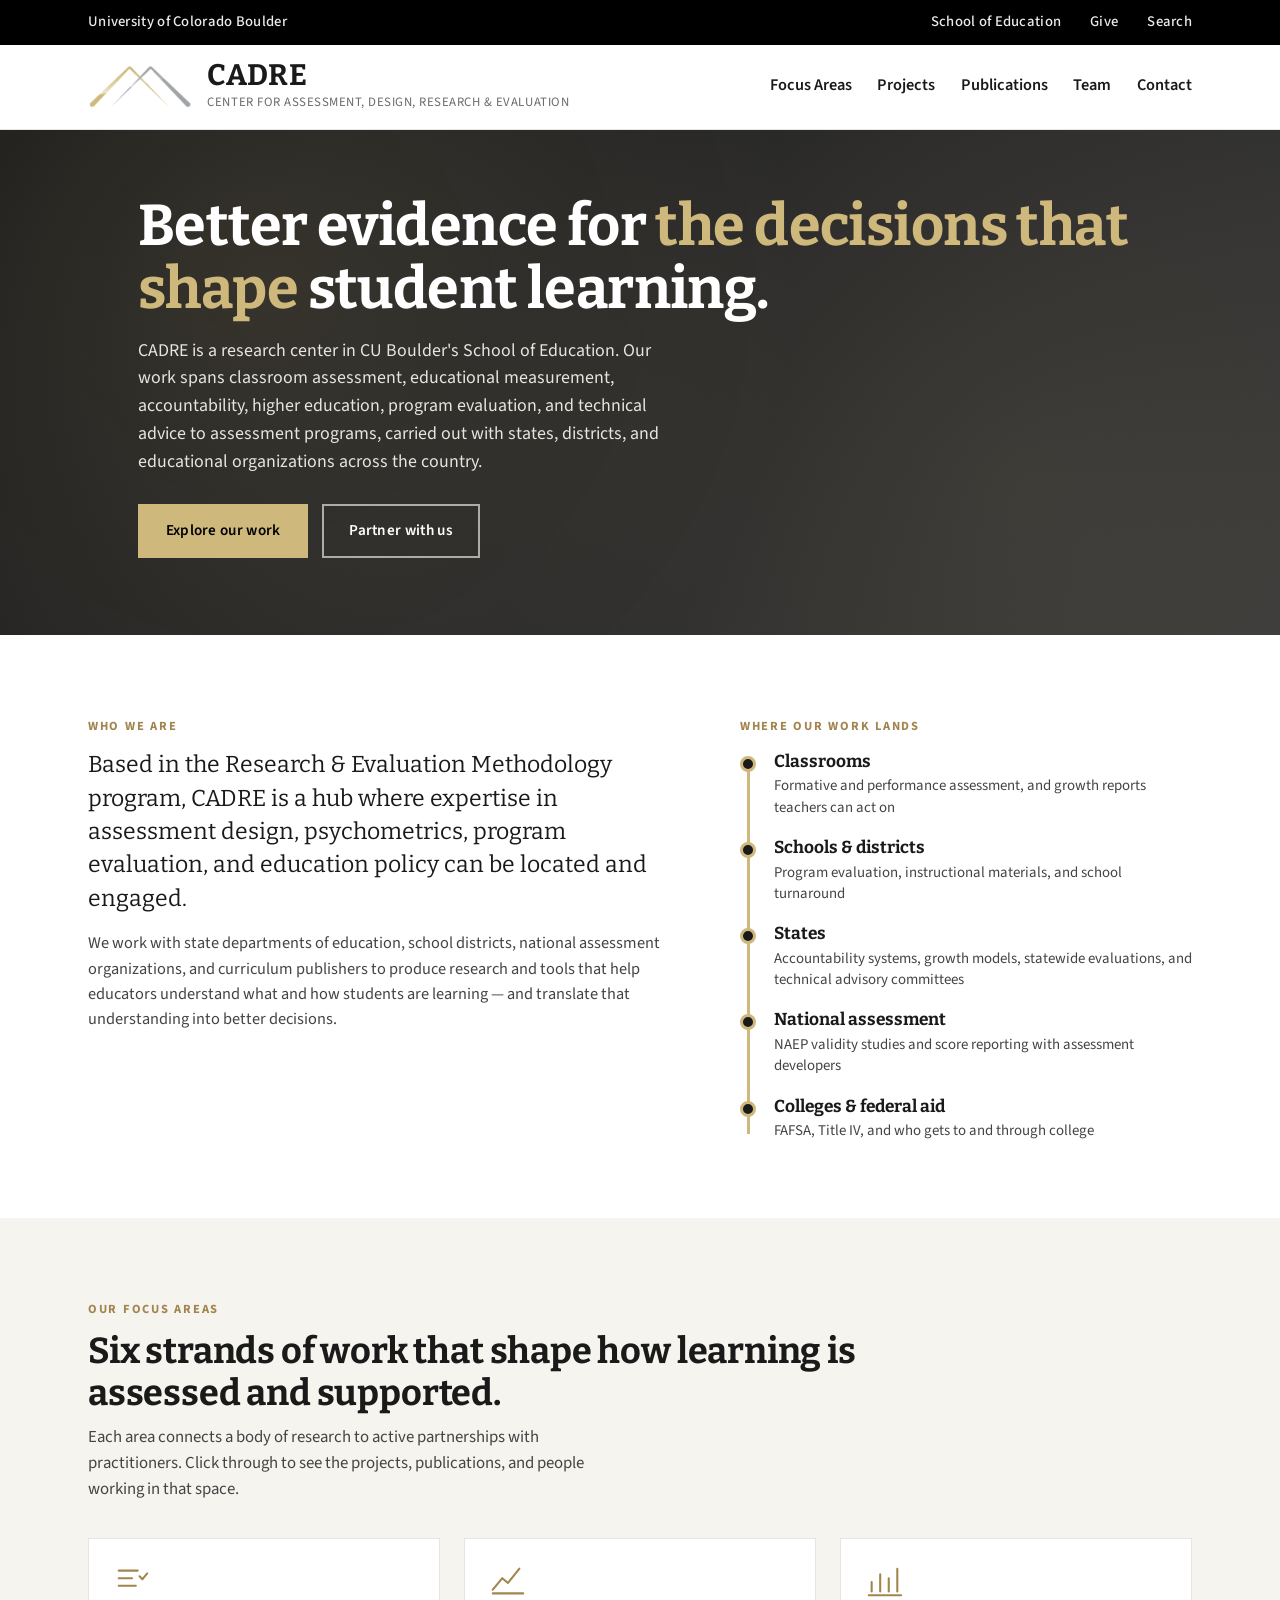
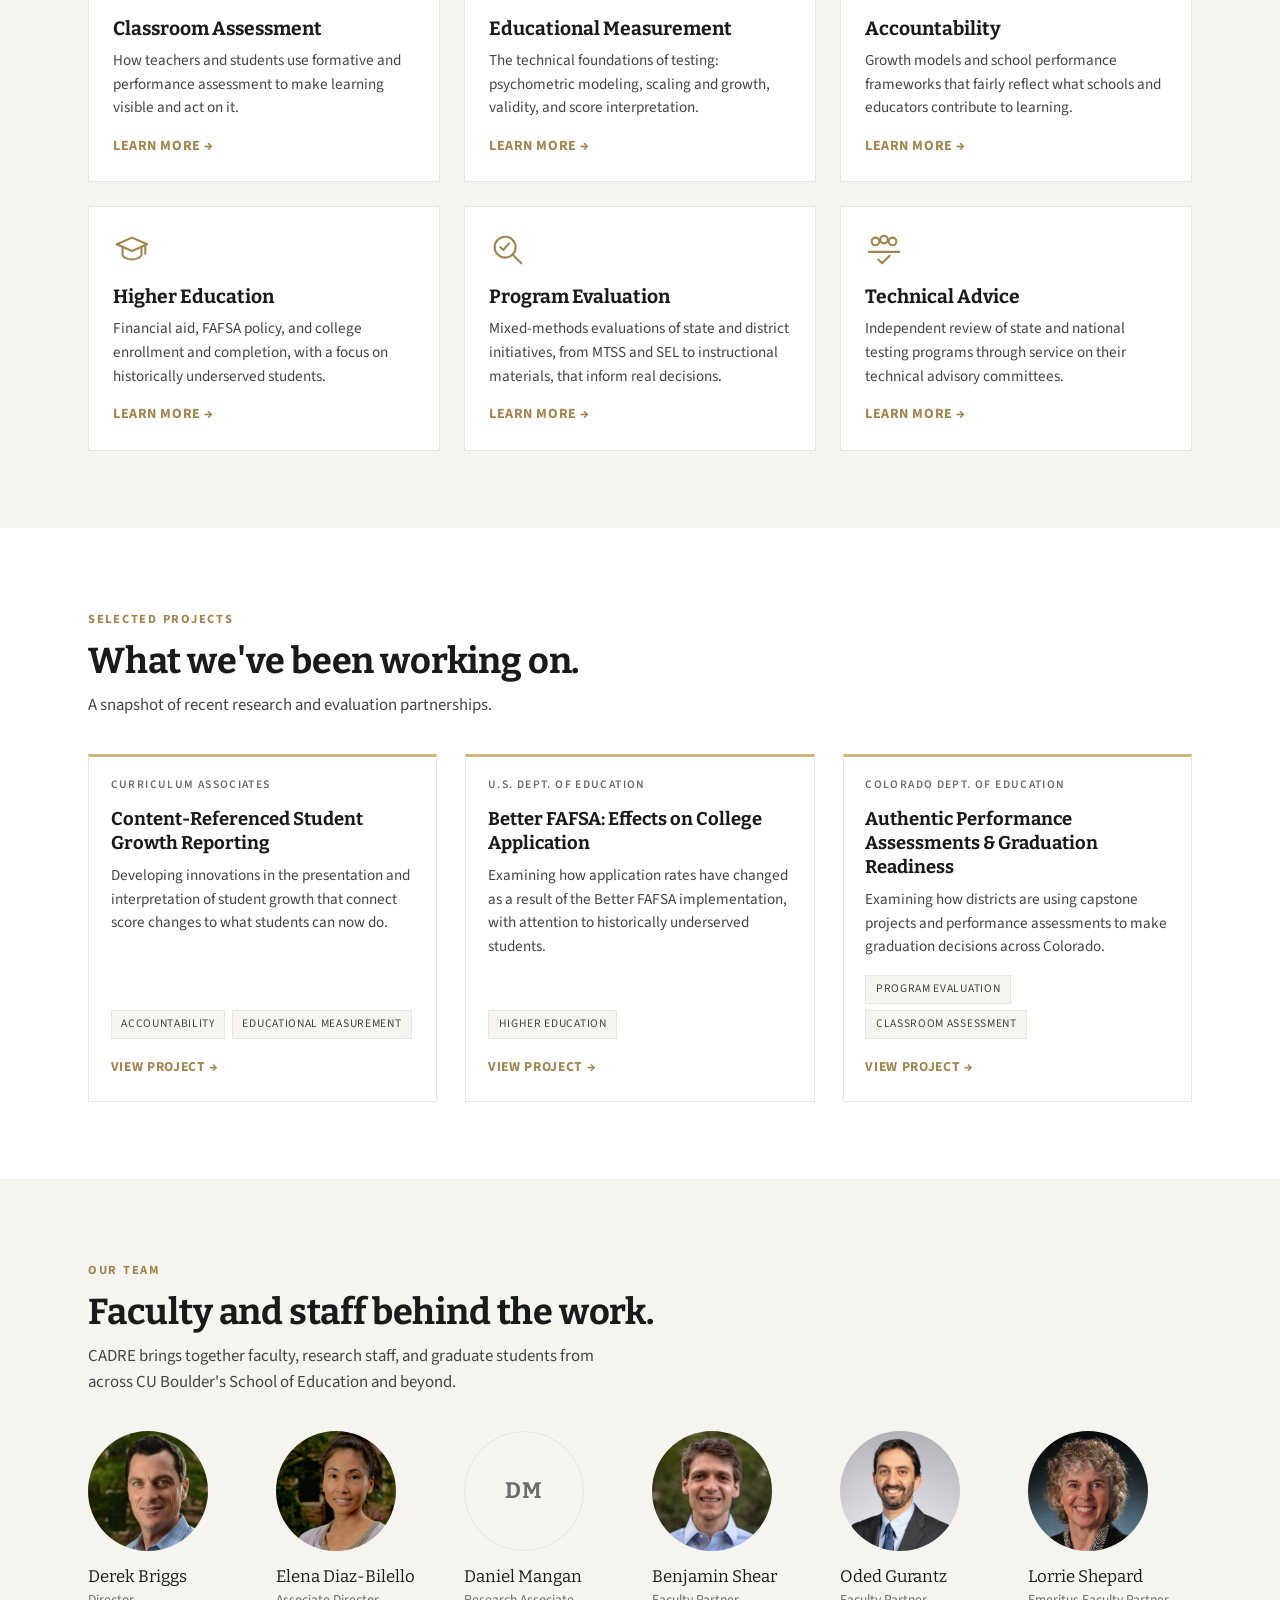
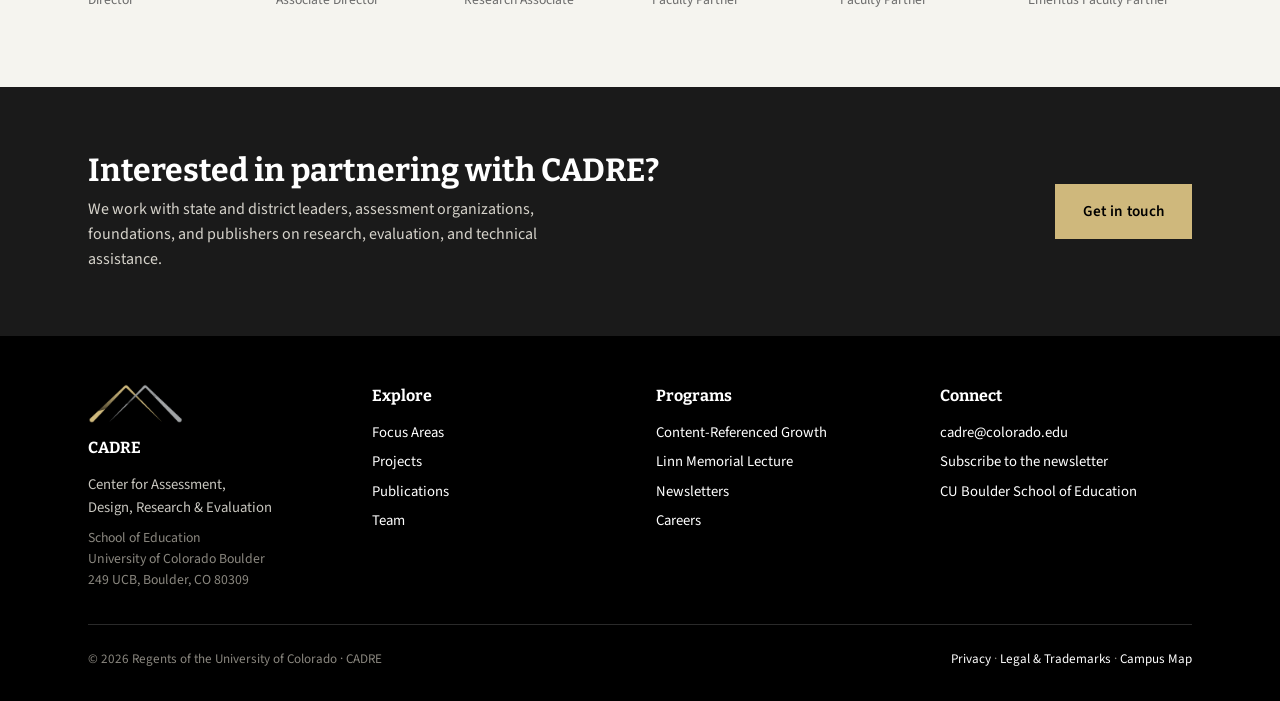
==== index.html @ 4ae18f21 "Remove the placeholder 'See all projects' button from the homepage Co-Authored-By: Claude Fable 5.1 " ====
<!doctype html>
<html lang="en">
<head>
<meta charset="utf-8">
<meta name="viewport" content="width=device-width, initial-scale=1">
<title>CADRE — Center for Assessment, Design, Research and Evaluation</title>
<meta name="description" content="CADRE, a research center in the University of Colorado Boulder School of Education, produces evidence on classroom assessment, educational measurement, accountability, higher education, and program evaluation for the decisions that shape student learning.">
<link rel="preconnect" href="https://fonts.googleapis.com">
<link rel="preconnect" href="https://fonts.gstatic.com" crossorigin>
<link href="https://fonts.googleapis.com/css2?family=Bitter:wght@600;700&family=Source+Sans+3:wght@300;400;600;700&display=swap" rel="stylesheet">
<link rel="icon" type="image/png" sizes="64x64" href="images/logo/favicon-64.png">
<link rel="apple-touch-icon" href="images/logo/apple-touch-icon.png">
<meta property="og:image" content="images/logo/cadre-logo.png">
<link rel="stylesheet" href="styles.css?v=20260910o">
</head>
<body>


<div class="cu-bar">
  <div class="container">
    <a href="https://www.colorado.edu/">University of Colorado Boulder</a>
    <div class="cu-bar-right">
      <a href="https://www.colorado.edu/education/">School of Education</a>
      <a href="#">Give</a>
      <a href="#">Search</a>
    </div>
  </div>
</div>

<header class="site-header">
  <div class="container">
    <a class="brand" href="#top">
      <img class="brand-logo" src="images/logo/cadre-mark.png" alt="" width="480" height="201">
      <span class="brand-text">
        <span class="brand-mark">CADRE</span>
        <span class="brand-sub">Center for Assessment, Design, Research &amp; Evaluation</span>
      </span>
    </a>
    <button class="nav-toggle" aria-expanded="false" aria-controls="primary-nav" onclick="this.nextElementSibling.classList.toggle('open')">Menu</button>
    <nav class="primary" id="primary-nav">
      <a href="#focus">Focus Areas</a>
      <a href="#projects">Projects</a>
      <a href="#publications">Publications</a>
      <a href="#team">Team</a>
      <a href="#contact">Contact</a>
    </nav>
  </div>
</header>

<section class="hero" id="top">
  <div class="container">
    <div>
      <h1>Better evidence for <span class="accent">the decisions that shape</span> student learning.</h1>
      <p class="lede">CADRE is a research center in CU Boulder's School of Education. Our work spans classroom assessment, educational measurement, accountability, higher education, program evaluation, and technical advice to assessment programs, carried out with states, districts, and educational organizations across the country.</p>
      <div class="hero-actions">
        <a class="btn btn-gold" href="#focus">Explore our work</a>
        <a class="btn btn-ghost" href="#contact">Partner with us</a>
      </div>
    </div>
  </div>
</section>

<section class="block" id="mission">
  <div class="container">
    <div class="mission">
      <div>
        <span class="eyebrow">Who we are</span>
        <p class="lead-text">Based in the Research &amp; Evaluation Methodology program, CADRE is a hub where expertise in assessment design, psychometrics, program evaluation, and education policy can be located and engaged.</p>
        <p class="body-text">We work with state departments of education, school districts, national assessment organizations, and curriculum publishers to produce research and tools that help educators understand what and how students are learning — and translate that understanding into better decisions.</p>
      </div>
      <aside class="ladder" aria-label="Where our work lands">
        <span class="eyebrow">Where our work lands</span>
        <ol>
          <li><strong><a href="classroom-assessment.html">Classrooms</a></strong><span>Formative and performance assessment, and growth reports teachers can act on</span></li>
          <li><strong><a href="program-evaluation.html">Schools &amp; districts</a></strong><span>Program evaluation, instructional materials, and school turnaround</span></li>
          <li><strong><a href="accountability.html">States</a></strong><span>Accountability systems, growth models, statewide evaluations, and technical advisory committees</span></li>
          <li><strong><a href="educational-measurement.html">National assessment</a></strong><span>NAEP validity studies and score reporting with assessment developers</span></li>
          <li><strong><a href="higher-education.html">Colleges &amp; federal aid</a></strong><span>FAFSA, Title IV, and who gets to and through college</span></li>
        </ol>
      </aside>
    </div>
  </div>
</section>

<section class="block block-soft" id="focus">
  <div class="container">
    <div class="section-head">
      <span class="eyebrow">Our focus areas</span>
      <h2>Six strands of work that shape how learning is assessed and supported.</h2>
      <p>Each area connects a body of research to active partnerships with practitioners. Click through to see the projects, publications, and people working in that space.</p>
    </div>

    <div class="focus-grid">
      <a class="focus-card" href="classroom-assessment.html">
        <svg class="focus-icon" viewBox="0 0 40 40" aria-hidden="true"><path d="M6 8h20M6 16h14M6 24h18" stroke-linecap="round"/><path d="M28 14l3 3 5-6" stroke-linecap="round" stroke-linejoin="round"/></svg>
        <div class="focus-body">
          <h3>Classroom Assessment</h3>
          <p>How teachers and students use formative and performance assessment to make learning visible and act on it.</p>
          <span class="focus-link">Learn more</span>
        </div>
      </a>
      <a class="focus-card" href="educational-measurement.html">
        <svg class="focus-icon" viewBox="0 0 40 40" aria-hidden="true"><path d="M4 28L14 16l6 5 12-15" stroke-linecap="round" stroke-linejoin="round"/><path d="M4 32h32" stroke-linecap="round"/></svg>
        <div class="focus-body">
          <h3>Educational Measurement</h3>
          <p>The technical foundations of testing: psychometric modeling, scaling and growth, validity, and score interpretation.</p>
          <span class="focus-link">Learn more</span>
        </div>
      </a>
      <a class="focus-card" href="accountability.html">
        <svg class="focus-icon" viewBox="0 0 40 40" aria-hidden="true"><path d="M7 30V20M16 30V12M25 30V16M34 30V6" stroke-linecap="round"/><path d="M4 34h34" stroke-linecap="round"/></svg>
        <div class="focus-body">
          <h3>Accountability</h3>
          <p>Growth models and school performance frameworks that fairly reflect what schools and educators contribute to learning.</p>
          <span class="focus-link">Learn more</span>
        </div>
      </a>
      <a class="focus-card" href="higher-education.html">
        <svg class="focus-icon" viewBox="0 0 40 40" aria-hidden="true"><path d="M4 14l16-7 16 7-16 7z" stroke-linejoin="round"/><path d="M10 17v8c0 2 5 5 10 5s10-3 10-5v-8M34 14v10" stroke-linecap="round"/></svg>
        <div class="focus-body">
          <h3>Higher Education</h3>
          <p>Financial aid, FAFSA policy, and college enrollment and completion, with a focus on historically underserved students.</p>
          <span class="focus-link">Learn more</span>
        </div>
      </a>
      <a class="focus-card" href="program-evaluation.html">
        <svg class="focus-icon" viewBox="0 0 40 40" aria-hidden="true"><circle cx="17" cy="17" r="11"/><path d="M25 25l9 9" stroke-linecap="round"/><path d="M12 17l3 3 6-7" stroke-linecap="round" stroke-linejoin="round"/></svg>
        <div class="focus-body">
          <h3>Program Evaluation</h3>
          <p>Mixed-methods evaluations of state and district initiatives, from MTSS and SEL to instructional materials, that inform real decisions.</p>
          <span class="focus-link">Learn more</span>
        </div>
      </a>
      <a class="focus-card" href="technical-advice.html">
        <svg class="focus-icon" viewBox="0 0 40 40" aria-hidden="true"><circle cx="11" cy="11" r="4"/><circle cx="20" cy="9" r="4"/><circle cx="29" cy="11" r="4"/><path d="M4 22h32" stroke-linecap="round"/><path d="M14 30l4 4 8-8" stroke-linecap="round" stroke-linejoin="round"/></svg>
        <div class="focus-body">
          <h3>Technical Advice</h3>
          <p>Independent review of state and national testing programs through service on their technical advisory committees.</p>
          <span class="focus-link">Learn more</span>
        </div>
      </a>
    </div>
  </div>
</section>

<section class="block" id="projects">
  <div class="container">
    <div class="section-head">
      <span class="eyebrow">Selected projects</span>
      <h2>What we've been working on.</h2>
      <p>A snapshot of recent research and evaluation partnerships.</p>
    </div>

    <div class="card-row">
      <a class="card flat" href="crg.html">
        <div class="card-body">
          <div class="card-partner">Curriculum Associates</div>
          <h3>Content-Referenced Student Growth Reporting</h3>
          <p>Developing innovations in the presentation and interpretation of student growth that connect score changes to what students can now do.</p>
          <div class="card-tags"><span>Accountability</span><span>Educational Measurement</span></div>
          <span class="card-cta">View project</span>
        </div>
      </a>

      <a class="card flat" href="higher-education.html">
        <div class="card-body">
          <div class="card-partner">U.S. Dept. of Education</div>
          <h3>Better FAFSA: Effects on College Application</h3>
          <p>Examining how application rates have changed as a result of the Better FAFSA implementation, with attention to historically underserved students.</p>
          <div class="card-tags"><span>Higher Education</span></div>
          <span class="card-cta">View project</span>
        </div>
      </a>

      <a class="card flat" href="program-evaluation.html">
        <div class="card-body">
          <div class="card-partner">Colorado Dept. of Education</div>
          <h3>Authentic Performance Assessments &amp; Graduation Readiness</h3>
          <p>Examining how districts are using capstone projects and performance assessments to make graduation decisions across Colorado.</p>
          <div class="card-tags"><span>Program Evaluation</span><span>Classroom Assessment</span></div>
          <span class="card-cta">View project</span>
        </div>
      </a>
    </div>

  </div>
</section>

<section class="block block-soft" id="team">
  <div class="container">
    <div class="section-head">
      <span class="eyebrow">Our team</span>
      <h2>Faculty and staff behind the work.</h2>
      <p>CADRE brings together faculty, research staff, and graduate students from across CU Boulder's School of Education and beyond.</p>
    </div>

    <div class="team-grid six">
      <div class="person">
        <a href="https://www.colorado.edu/cadre/derek-briggs" class="headshot"><img src="images/team/derek-briggs.jpg" alt="" width="240" height="240" loading="lazy"></a>
        <p class="name"><a href="https://www.colorado.edu/cadre/derek-briggs">Derek Briggs</a></p>
        <p class="role">Director</p>
      </div>
      <div class="person">
        <a href="https://www.colorado.edu/cadre/elena-diaz-bilello" class="headshot"><img src="images/team/elena-diaz-bilello.jpg" alt="" width="240" height="240" loading="lazy"></a>
        <p class="name"><a href="https://www.colorado.edu/cadre/elena-diaz-bilello">Elena Diaz-Bilello</a></p>
        <p class="role">Associate Director</p>
      </div>
      <div class="person">
        <span class="headshot placeholder" aria-hidden="true">DM</span>
        <p class="name">Daniel Mangan</p>
        <p class="role">Research Associate</p>
      </div>
      <div class="person">
        <a href="https://www.colorado.edu/cadre/benjamin-shear" class="headshot"><img src="images/team/benjamin-shear.jpg" alt="" width="240" height="240" loading="lazy"></a>
        <p class="name"><a href="https://www.colorado.edu/cadre/benjamin-shear">Benjamin Shear</a></p>
        <p class="role">Faculty Partner</p>
      </div>
      <div class="person">
        <a href="https://www.colorado.edu/cadre/oded-gurantz" class="headshot"><img src="images/team/oded-gurantz.jpg" alt="" width="240" height="240" loading="lazy"></a>
        <p class="name"><a href="https://www.colorado.edu/cadre/oded-gurantz">Oded Gurantz</a></p>
        <p class="role">Faculty Partner</p>
      </div>
      <div class="person">
        <a href="https://www.colorado.edu/cadre/lorrie-shepard" class="headshot"><img src="images/team/lorrie-shepard.jpg" alt="" width="240" height="240" loading="lazy"></a>
        <p class="name"><a href="https://www.colorado.edu/cadre/lorrie-shepard">Lorrie Shepard</a></p>
        <p class="role">Emeritus Faculty Partner</p>
      </div>
    </div>
  </div>
</section>

<section class="cta-strip" id="contact">
  <div class="container">
    <div>
      <h2>Interested in partnering with CADRE?</h2>
      <p>We work with state and district leaders, assessment organizations, foundations, and publishers on research, evaluation, and technical assistance.</p>
    </div>
    <div>
      <a class="btn btn-gold" href="mailto:cadre@colorado.edu">Get in touch</a>
    </div>
  </div>
</section>

<footer class="site-footer">
  <div class="container">
    <div class="foot-grid">
      <div>
        <img class="foot-logo" src="images/logo/cadre-mark.png" alt="" width="480" height="201">
        <h4>CADRE</h4>
        <p style="margin:0 0 0.5rem">Center for Assessment,<br>Design, Research &amp; Evaluation</p>
        <p style="margin:0;color:#8a877f;font-size:0.86rem">School of Education<br>University of Colorado Boulder<br>249 UCB, Boulder, CO 80309</p>
      </div>
      <div>
        <h4>Explore</h4>
        <ul>
          <li><a href="#focus">Focus Areas</a></li>
          <li><a href="#projects">Projects</a></li>
          <li><a href="#publications">Publications</a></li>
          <li><a href="#team">Team</a></li>
        </ul>
      </div>
      <div>
        <h4>Programs</h4>
        <ul>
          <li><a href="crg.html">Content-Referenced Growth</a></li>
          <li><a href="#">Linn Memorial Lecture</a></li>
          <li><a href="#">Newsletters</a></li>
          <li><a href="#">Careers</a></li>
        </ul>
      </div>
      <div>
        <h4>Connect</h4>
        <ul>
          <li><a href="mailto:cadre@colorado.edu">cadre@colorado.edu</a></li>
          <li><a href="#">Subscribe to the newsletter</a></li>
          <li><a href="https://www.colorado.edu/education/">CU Boulder School of Education</a></li>
        </ul>
      </div>
    </div>
    <div class="foot-bottom">
      <span>&copy; 2026 Regents of the University of Colorado &middot; CADRE</span>
      <span>
        <a href="https://www.colorado.edu/about/privacy-statement">Privacy</a> &middot;
        <a href="https://www.colorado.edu/about/legal-trademarks">Legal &amp; Trademarks</a> &middot;
        <a href="https://www.colorado.edu/map">Campus Map</a>
      </span>
    </div>
  </div>
</footer>

</body>
</html>
---- styles.css ----
:root {
  --cu-black: #000;
  --cu-gold: #cfb87c;
  --cu-gold-dark: #a2854e;
  --ink: #1a1a1a;
  --ink-2: #444;
  --ink-3: #6b6b6b;
  --rule: #e5e5e5;
  --bg: #ffffff;
  --bg-soft: #f5f4ef;
  --bg-dark: #111;
  --serif: "Bitter", Georgia, "Times New Roman", serif;
  --sans: "Source Sans 3", system-ui, -apple-system, "Segoe UI", Helvetica, Arial, sans-serif;
  --maxw: 1200px;
  --pad: clamp(1.25rem, 4vw, 3rem);
}

* { box-sizing: border-box; }
html { scroll-behavior: smooth; }
body {
  margin: 0;
  font-family: var(--sans);
  color: var(--ink);
  background: var(--bg);
  font-size: 17px;
  line-height: 1.55;
  -webkit-font-smoothing: antialiased;
}
a { color: inherit; }
img { max-width: 100%; display: block; }

.container {
  max-width: var(--maxw);
  margin: 0 auto;
  padding: 0 var(--pad);
}

/* ---- CU pre-header ---- */
.cu-bar {
  background: var(--cu-black);
  color: #fff;
  font-size: 0.92rem;
  letter-spacing: 0.02em;
}
.cu-bar .container {
  display: flex;
  align-items: center;
  justify-content: space-between;
  padding-top: 0.7rem;
  padding-bottom: 0.7rem;
}
.cu-bar a { color: #fff; text-decoration: none; opacity: 0.92; font-weight: 500; }
.cu-bar a:hover { opacity: 1; }
.cu-bar .cu-bar-right a { margin-left: 1.6rem; }

/* ---- Site header ---- */
.site-header {
  border-bottom: 1px solid var(--rule);
  background: #fff;
  position: sticky;
  top: 0;
  z-index: 50;
}
.site-header .container {
  display: flex;
  align-items: center;
  justify-content: space-between;
  padding-top: 1rem;
  padding-bottom: 1rem;
  gap: 1.5rem;
}
.brand {
  display: flex;
  align-items: center;
  gap: 0.9rem;
  text-decoration: none;
  color: var(--ink);
}
.brand-logo { height: 44px; width: auto; display: block; flex: none; }
.brand-text { display: flex; flex-direction: column; gap: 0.15rem; }
.brand-mark {
  font-family: var(--serif);
  font-weight: 700;
  font-size: 1.85rem;
  line-height: 1;
  letter-spacing: 0.02em;
}
.brand-sub {
  font-size: 0.8rem;
  color: var(--ink-3);
  letter-spacing: 0.04em;
  text-transform: uppercase;
}
nav.primary {
  display: flex;
  gap: 1.6rem;
  flex-wrap: wrap;
}
nav.primary a {
  text-decoration: none;
  color: var(--ink);
  font-weight: 600;
  font-size: 1.02rem;
  padding: 0.25rem 0;
  border-bottom: 2px solid transparent;
}
nav.primary a:hover { border-bottom-color: var(--cu-gold); }
nav.primary a.active { border-bottom-color: var(--cu-gold); }
.nav-toggle { display: none; }

/* ---- Hero ---- */
.hero {
  position: relative;
  background: linear-gradient(135deg, #1a1a1a 0%, #2c2c2c 60%, #3a3a3a 100%);
  color: #fff;
  overflow: hidden;
}
.hero::before {
  content: "";
  position: absolute;
  inset: 0;
  background-image:
    radial-gradient(circle at 20% 30%, rgba(207,184,124,0.12) 0%, transparent 50%),
    radial-gradient(circle at 80% 70%, rgba(207,184,124,0.08) 0%, transparent 50%);
  pointer-events: none;
}
.hero .container {
  position: relative;
  padding-top: clamp(2.5rem, 5vw, 4.25rem);
  padding-bottom: clamp(3rem, 6vw, 5rem);
  display: grid;
  grid-template-columns: 1fr;
  gap: 2rem;
  max-width: 1100px;
}
.hero h1 {
  font-family: var(--serif);
  font-weight: 700;
  font-size: clamp(2.1rem, 4.6vw, 3.6rem);
  line-height: 1.1;
  margin: 0 0 1rem;
  letter-spacing: -0.01em;
}
.hero h1 .accent { color: var(--cu-gold); }
.hero p.lede {
  font-size: clamp(1.05rem, 1.4vw, 1.25rem);
  line-height: 1.55;
  color: #e7e5df;
  margin: 0 0 1.75rem;
  max-width: 60ch;
}
.hero-actions { display: flex; flex-wrap: wrap; gap: 0.85rem; }

/* Compact hero for interior pages */
.hero.compact .container {
  padding-top: clamp(2.5rem, 5vw, 4rem);
  padding-bottom: clamp(2.5rem, 5vw, 4rem);
}
.hero.compact h1 { font-size: clamp(2rem, 3.6vw, 2.9rem); margin-bottom: 0.75rem; }
.hero.compact p.lede { font-size: 1.1rem; }

.crumbs {
  font-size: 0.82rem;
  letter-spacing: 0.06em;
  text-transform: uppercase;
  color: rgba(255,255,255,0.7);
  margin-bottom: 1rem;
}
.crumbs a { color: var(--cu-gold); text-decoration: none; }
.crumbs a:hover { text-decoration: underline; }
.crumbs .sep { margin: 0 0.5rem; opacity: 0.5; }

.btn {
  display: inline-block;
  padding: 0.85rem 1.6rem;
  font-weight: 600;
  text-decoration: none;
  font-size: 0.95rem;
  letter-spacing: 0.02em;
  border: 2px solid transparent;
  transition: background 0.15s, color 0.15s, border-color 0.15s;
  cursor: pointer;
}
.btn-gold {
  background: var(--cu-gold);
  color: var(--cu-black);
  border-color: var(--cu-gold);
}
.btn-gold:hover { background: var(--cu-gold-dark); border-color: var(--cu-gold-dark); }
.btn-ghost {
  background: transparent;
  color: #fff;
  border-color: rgba(255,255,255,0.6);
}
.btn-ghost:hover { background: #fff; color: var(--ink); border-color: #fff; }
.btn-dark {
  background: var(--ink);
  color: #fff;
  border-color: var(--ink);
}
.btn-dark:hover { background: var(--cu-gold); color: var(--ink); border-color: var(--cu-gold); }

/* ---- Section scaffolding ---- */
section.block {
  padding-top: clamp(3rem, 6vw, 5rem);
  padding-bottom: clamp(3rem, 6vw, 5rem);
}
.block-soft { background: var(--bg-soft); }
.eyebrow {
  display: inline-block;
  font-size: 0.78rem;
  letter-spacing: 0.14em;
  text-transform: uppercase;
  color: var(--cu-gold-dark);
  font-weight: 700;
  margin-bottom: 0.75rem;
}
.section-head {
  max-width: 800px;
  margin-bottom: 2.25rem;
}
.section-head h2 {
  font-family: var(--serif);
  font-weight: 700;
  font-size: clamp(1.7rem, 3vw, 2.25rem);
  line-height: 1.15;
  margin: 0 0 0.6rem;
  letter-spacing: -0.005em;
}
.section-head p {
  margin: 0;
  color: var(--ink-2);
  font-size: 1.05rem;
  max-width: 65ch;
}

/* ---- Mission section ---- */
.mission {
  display: grid;
  grid-template-columns: 1fr;
  gap: 2.5rem;
  align-items: start;
}
@media (min-width: 850px) {
  .mission { grid-template-columns: 1.3fr 1fr; gap: 4rem; }
}
.mission .lead-text {
  font-family: var(--serif);
  font-size: clamp(1.25rem, 1.8vw, 1.5rem);
  line-height: 1.45;
  color: var(--ink);
  margin: 0 0 1rem;
}
.mission .body-text {
  color: var(--ink-2);
  font-size: 1.02rem;
  margin: 0 0 1rem;
}
.stats {
  display: grid;
  grid-template-columns: repeat(2, 1fr);
  gap: 1.5rem;
  border-top: 3px solid var(--cu-gold);
  padding-top: 1.5rem;
}
.stat .num {
  font-family: var(--serif);
  font-size: 2.4rem;
  font-weight: 700;
  line-height: 1;
  color: var(--ink);
}
.stat .label {
  margin-top: 0.4rem;
  font-size: 0.92rem;
  color: var(--ink-3);
  line-height: 1.3;
}

/* ---- Focus areas ---- */
.focus-grid {
  display: grid;
  grid-template-columns: repeat(auto-fit, minmax(260px, 1fr));
  gap: 1.5rem;
}
.focus-card {
  position: relative;
  background: #fff;
  border: 1px solid var(--rule);
  text-decoration: none;
  color: var(--ink);
  overflow: hidden;
  display: flex;
  flex-direction: column;
  transition: transform 0.2s, box-shadow 0.2s, border-color 0.2s;
}
.focus-card:hover {
  transform: translateY(-4px);
  box-shadow: 0 18px 40px -20px rgba(0,0,0,0.25);
  border-color: var(--cu-gold);
}
.focus-thumb {
  aspect-ratio: 4 / 3;
  background: var(--bg-soft);
  position: relative;
  overflow: hidden;
}
.focus-thumb svg {
  position: absolute;
  inset: 0;
  width: 100%;
  height: 100%;
}
.focus-body {
  padding: 1.25rem 1.4rem 1.5rem;
  flex: 1;
  display: flex;
  flex-direction: column;
}
.focus-body h3 {
  font-family: var(--serif);
  font-size: 1.2rem;
  margin: 0 0 0.5rem;
  line-height: 1.25;
}
.focus-body p {
  color: var(--ink-2);
  font-size: 0.95rem;
  margin: 0 0 1rem;
  flex: 1;
}
.focus-link {
  color: var(--cu-gold-dark);
  font-weight: 700;
  font-size: 0.88rem;
  letter-spacing: 0.04em;
  text-transform: uppercase;
}
.focus-link::after { content: " →"; }

/* ---- News & Projects ---- */
.card-row {
  display: grid;
  grid-template-columns: repeat(auto-fit, minmax(280px, 1fr));
  gap: 1.75rem;
}
.card {
  background: #fff;
  border: 1px solid var(--rule);
  display: flex;
  flex-direction: column;
  text-decoration: none;
  color: inherit;
  transition: transform 0.15s, box-shadow 0.2s;
}
.card:hover {
  transform: translateY(-3px);
  box-shadow: 0 14px 32px -18px rgba(0,0,0,0.22);
}
.card .thumb {
  aspect-ratio: 16 / 9;
  background: linear-gradient(135deg, #2a2a2a, #4a4a4a);
  position: relative;
  overflow: hidden;
}
.card .thumb.alt-1 { background: linear-gradient(135deg, #4b5d3a, #7a8c5b); }
.card .thumb.alt-2 { background: linear-gradient(135deg, #5a4632, #8a6e4d); }
.card .thumb.alt-3 { background: linear-gradient(135deg, #2f3e4a, #5a7286); }
.card .thumb.alt-4 { background: linear-gradient(135deg, #3d2f4a, #6e5a86); }
.card .thumb-label {
  position: absolute;
  top: 0.85rem;
  left: 0.85rem;
  background: rgba(0,0,0,0.55);
  color: #fff;
  font-size: 0.72rem;
  letter-spacing: 0.08em;
  text-transform: uppercase;
  padding: 0.25rem 0.55rem;
  font-weight: 600;
}
.card-body {
  padding: 1.2rem 1.35rem 1.5rem;
  flex: 1;
  display: flex;
  flex-direction: column;
}
.card-meta {
  font-size: 0.8rem;
  color: var(--ink-3);
  letter-spacing: 0.04em;
  text-transform: uppercase;
  margin-bottom: 0.5rem;
}
.card h3 {
  font-family: var(--serif);
  font-size: 1.15rem;
  line-height: 1.3;
  margin: 0 0 0.5rem;
}
.card p {
  color: var(--ink-2);
  font-size: 0.95rem;
  margin: 0 0 1rem;
  flex: 1;
}
.card-cta {
  color: var(--cu-gold-dark);
  font-weight: 700;
  font-size: 0.85rem;
  text-transform: uppercase;
  letter-spacing: 0.05em;
}
.card-cta::after { content: " →"; }

.section-foot {
  margin-top: 2.5rem;
  text-align: center;
}

/* ---- Team ---- */
.team-grid {
  display: grid;
  grid-template-columns: repeat(auto-fit, minmax(170px, 1fr));
  gap: 1.5rem;
}
.person {
  text-align: left;
}
.person .avatar {
  aspect-ratio: 1 / 1;
  background: linear-gradient(135deg, var(--cu-gold), var(--cu-gold-dark));
  margin-bottom: 0.85rem;
  display: flex;
  align-items: center;
  justify-content: center;
  color: #fff;
  font-family: var(--serif);
  font-size: 1.8rem;
  font-weight: 700;
  letter-spacing: 0.02em;
}
.person .name {
  font-family: var(--serif);
  font-size: 1.05rem;
  margin: 0;
  line-height: 1.25;
}
.person .role {
  font-size: 0.85rem;
  color: var(--ink-3);
  margin: 0.15rem 0 0;
}

/* ---- CTA strip ---- */
.cta-strip {
  background: var(--ink);
  color: #fff;
}
.cta-strip .container {
  padding-top: clamp(2.5rem, 5vw, 4rem);
  padding-bottom: clamp(2.5rem, 5vw, 4rem);
  display: grid;
  grid-template-columns: 1fr;
  gap: 1.5rem;
  align-items: center;
}
@media (min-width: 800px) {
  .cta-strip .container { grid-template-columns: 1.3fr auto; }
}
.cta-strip h2 {
  font-family: var(--serif);
  margin: 0 0 0.5rem;
  font-size: clamp(1.5rem, 2.5vw, 2rem);
  line-height: 1.2;
}
.cta-strip p { margin: 0; color: #d6d3cb; font-size: 1rem; max-width: 60ch; }

/* ---- Footer ---- */
footer.site-footer {
  background: #000;
  color: #c8c6bf;
  padding: 3rem 0 2rem;
  font-size: 0.92rem;
}
footer.site-footer a { color: #fff; text-decoration: none; }
footer.site-footer a:hover { color: var(--cu-gold); }
.foot-grid {
  display: grid;
  grid-template-columns: repeat(auto-fit, minmax(200px, 1fr));
  gap: 2rem;
  padding-bottom: 2rem;
  border-bottom: 1px solid #2a2a2a;
}
.foot-grid h4 {
  font-family: var(--serif);
  font-size: 1rem;
  margin: 0 0 0.85rem;
  color: #fff;
}
.foot-grid ul { list-style: none; padding: 0; margin: 0; }
.foot-grid li { margin-bottom: 0.4rem; }
.foot-bottom {
  padding-top: 1.5rem;
  display: flex;
  flex-wrap: wrap;
  justify-content: space-between;
  gap: 1rem;
  font-size: 0.82rem;
  color: #8a877f;
}
.foot-bottom a { color: #c8c6bf; }

/* ---- Mobile nav ---- */
@media (max-width: 760px) {
  nav.primary {
    position: absolute;
    top: 100%;
    left: 0;
    right: 0;
    background: #fff;
    border-bottom: 1px solid var(--rule);
    flex-direction: column;
    gap: 0;
    padding: 0.5rem 0;
    display: none;
  }
  nav.primary.open { display: flex; }
  nav.primary a { padding: 0.85rem var(--pad); border-bottom: 1px solid var(--rule); }
  nav.primary a:last-child { border-bottom: 0; }
  .nav-toggle {
    display: inline-flex;
    align-items: center;
    gap: 0.4rem;
    background: none;
    border: 1px solid var(--rule);
    padding: 0.5rem 0.75rem;
    font-family: var(--sans);
    font-weight: 600;
    cursor: pointer;
  }
  .site-header .container { position: relative; }
}

/* Prototype banner */

/* ============================================ */
/* Focus area interior page                     */
/* ============================================ */

/* Two-column overview */
.area-overview {
  display: grid;
  grid-template-columns: 1fr;
  gap: 2.5rem;
}
@media (min-width: 900px) {
  .area-overview { grid-template-columns: 1.4fr 1fr; gap: 4rem; }
}
.area-overview .lead-text {
  font-family: var(--serif);
  font-size: clamp(1.2rem, 1.6vw, 1.4rem);
  line-height: 1.45;
  margin: 0 0 1.25rem;
}
.area-overview .body-text { color: var(--ink-2); margin: 0 0 1rem; }

.questions {
  background: #fff;
  border-left: 4px solid var(--cu-gold);
  padding: 1.5rem 1.5rem 1.25rem;
  box-shadow: 0 6px 20px -14px rgba(0,0,0,0.2);
}
.questions h4 {
  font-family: var(--serif);
  margin: 0 0 0.75rem;
  font-size: 1.05rem;
}
.questions ul { margin: 0; padding-left: 1.1rem; }
.questions li {
  font-size: 0.95rem;
  color: var(--ink-2);
  margin-bottom: 0.5rem;
  line-height: 1.4;
}

/* Sub-themes */
.themes-grid {
  display: grid;
  grid-template-columns: repeat(auto-fit, minmax(240px, 1fr));
  gap: 1.5rem;
}
.theme {
  background: #fff;
  border: 1px solid var(--rule);
  padding: 1.4rem 1.5rem;
}
.theme .icon {
  width: 38px;
  height: 38px;
  display: inline-flex;
  align-items: center;
  justify-content: center;
  background: var(--cu-gold);
  color: var(--ink);
  font-family: var(--serif);
  font-weight: 700;
  font-size: 1.05rem;
  margin-bottom: 0.85rem;
}
.theme h3 {
  font-family: var(--serif);
  margin: 0 0 0.45rem;
  font-size: 1.1rem;
}
.theme p {
  margin: 0;
  font-size: 0.94rem;
  color: var(--ink-2);
  line-height: 1.45;
}

/* Lead person profile */
.lead-person {
  display: grid;
  grid-template-columns: 1fr;
  gap: 2rem;
  align-items: start;
}
@media (min-width: 800px) {
  .lead-person { grid-template-columns: 240px 1fr; gap: 3rem; }
}
.lead-person .photo {
  aspect-ratio: 1 / 1;
  background: linear-gradient(135deg, var(--cu-gold), var(--cu-gold-dark));
  display: flex;
  align-items: center;
  justify-content: center;
  color: #fff;
  font-family: var(--serif);
  font-size: 4rem;
  font-weight: 700;
}
.lead-person h3 {
  font-family: var(--serif);
  font-size: 1.5rem;
  margin: 0 0 0.25rem;
}
.lead-person .title {
  font-size: 0.95rem;
  color: var(--ink-3);
  margin: 0 0 1rem;
  letter-spacing: 0.02em;
}
.lead-person p { color: var(--ink-2); margin: 0 0 0.85rem; }
.lead-links {
  display: flex;
  flex-wrap: wrap;
  gap: 1.25rem;
  margin-top: 0.5rem;
  font-size: 0.9rem;
}
.lead-links a {
  color: var(--cu-gold-dark);
  text-decoration: none;
  font-weight: 600;
  border-bottom: 1px solid var(--cu-gold);
}
.lead-links a:hover { color: var(--ink); }

/* Publications list */
.pub-list { list-style: none; padding: 0; margin: 0; }
.pub-list li {
  padding: 1.25rem 0;
  border-top: 1px solid var(--rule);
  display: grid;
  grid-template-columns: 1fr;
  gap: 0.4rem;
}
.pub-list li:last-child { border-bottom: 1px solid var(--rule); }
.pub-list .pub-meta {
  font-size: 0.82rem;
  color: var(--ink-3);
  letter-spacing: 0.04em;
  text-transform: uppercase;
}
.pub-list .pub-title {
  font-family: var(--serif);
  font-weight: 700;
  font-size: 1.1rem;
  line-height: 1.35;
  color: var(--ink);
}
.pub-list .pub-authors {
  font-size: 0.95rem;
  color: var(--ink-2);
  font-style: italic;
}
.pub-list .pub-venue { font-size: 0.92rem; color: var(--ink-2); }
.pub-list .pub-venue a {
  color: var(--cu-gold-dark);
  font-weight: 600;
  text-decoration: none;
  border-bottom: 1px solid var(--cu-gold);
}

/* Multi-faculty grid (focus area pages with several leads) */
.faculty-grid {
  display: grid;
  grid-template-columns: repeat(auto-fit, minmax(420px, 1fr));
  gap: 2rem;
}
@media (max-width: 520px) {
  .faculty-grid { grid-template-columns: 1fr; }
}
.faculty-card {
  background: #fff;
  border: 1px solid var(--rule);
  display: grid;
  grid-template-columns: 140px 1fr;
  gap: 1.25rem;
  padding: 1.4rem;
  align-items: start;
}
@media (max-width: 520px) {
  .faculty-card { grid-template-columns: 1fr; }
}
.faculty-card .photo {
  aspect-ratio: 1 / 1;
  background: linear-gradient(135deg, var(--cu-gold), var(--cu-gold-dark));
  display: flex;
  align-items: center;
  justify-content: center;
  color: #fff;
  font-family: var(--serif);
  font-size: 2.6rem;
  font-weight: 700;
  letter-spacing: 0.02em;
}
.faculty-card .photo.alt-1 { background: linear-gradient(135deg, #4b5d3a, #7a8c5b); }
.faculty-card .photo.alt-2 { background: linear-gradient(135deg, #2f3e4a, #5a7286); }
.faculty-card .photo.alt-3 { background: linear-gradient(135deg, #5a4632, #8a6e4d); }
.faculty-card .name {
  font-family: var(--serif);
  font-size: 1.2rem;
  margin: 0 0 0.15rem;
  line-height: 1.25;
}
.faculty-card .title {
  font-size: 0.85rem;
  color: var(--ink-3);
  margin: 0 0 0.7rem;
  line-height: 1.3;
}
.faculty-card .bio {
  font-size: 0.94rem;
  color: var(--ink-2);
  margin: 0 0 0.7rem;
  line-height: 1.45;
}
.faculty-card .links {
  display: flex;
  flex-wrap: wrap;
  gap: 0.85rem;
  font-size: 0.85rem;
}
.faculty-card .links a {
  color: var(--cu-gold-dark);
  text-decoration: none;
  font-weight: 600;
  border-bottom: 1px solid var(--cu-gold);
}
.faculty-card .links a:hover { color: var(--ink); }

/* Methods callout */
.methods-grid {
  display: grid;
  grid-template-columns: repeat(auto-fit, minmax(200px, 1fr));
  gap: 1rem;
}
.method-pill {
  background: #fff;
  border: 1px solid var(--rule);
  padding: 1rem 1.1rem;
  font-size: 0.95rem;
}
.method-pill strong {
  font-family: var(--serif);
  display: block;
  margin-bottom: 0.2rem;
  font-size: 1.02rem;
}
.method-pill span { color: var(--ink-3); font-size: 0.88rem; }

/* ============================================================
   Program page: Content-Referenced Growth (crg.html)
   ============================================================ */
.hero.compact .hero-actions { margin-top: 1.5rem; }

/* At-a-glance facts box (variant of .questions) */
.facts ul { list-style: none; padding: 0; margin: 0; }
.facts li {
  display: grid;
  grid-template-columns: 120px 1fr;
  gap: 0.75rem;
  padding: 0.55rem 0;
  border-top: 1px solid var(--rule);
  font-size: 0.95rem;
  color: var(--ink-2);
  margin: 0;
}
.facts li:first-child { border-top: 0; padding-top: 0; }
.facts li strong {
  font-size: 0.72rem;
  letter-spacing: 0.1em;
  text-transform: uppercase;
  color: var(--ink-3);
  font-weight: 600;
  padding-top: 0.2rem;
}

/* Wide figure with caption */
.figure-wide {
  margin: 0;
  background: #fff;
  border: 1px solid var(--rule);
  padding: clamp(0.75rem, 2vw, 1.5rem);
}
.figure-wide img { width: 100%; height: auto; }
.figure-wide a img { transition: opacity 0.15s; }
.figure-wide a:hover img { opacity: 0.92; }
.figure-wide figcaption {
  display: flex;
  flex-wrap: wrap;
  justify-content: space-between;
  align-items: baseline;
  gap: 0.5rem 1.5rem;
  margin-top: 1rem;
  font-size: 0.9rem;
  color: var(--ink-3);
  line-height: 1.45;
}
.figure-wide figcaption .fig-links { white-space: nowrap; }
.figure-wide figcaption .fig-links a { color: var(--ink); font-weight: 600; margin-left: 1rem; }
.figure-wide figcaption .fig-links a:first-child { margin-left: 0; }

/* Before / after comparison */
.compare { display: grid; grid-template-columns: 1fr; gap: 1.25rem; }
@media (min-width: 760px) { .compare { grid-template-columns: 1fr 1fr; } }
.compare > div {
  background: #fff;
  border: 1px solid var(--rule);
  padding: 1.6rem 1.7rem;
}
.compare .after { border-left: 4px solid var(--cu-gold); }
.compare .tag {
  display: inline-block;
  font-size: 0.72rem;
  letter-spacing: 0.12em;
  text-transform: uppercase;
  font-weight: 700;
  padding: 0.25rem 0.6rem;
  margin-bottom: 1rem;
  background: var(--bg-soft);
  color: var(--ink-3);
}
.compare .after .tag { background: var(--cu-gold); color: var(--ink); }
.compare blockquote {
  margin: 0 0 0.85rem;
  font-family: var(--serif);
  font-size: clamp(1.15rem, 1.6vw, 1.4rem);
  line-height: 1.4;
  color: var(--ink);
}
.compare p { margin: 0; color: var(--ink-2); font-size: 0.95rem; }

/* Theory-of-action flow */
.flow {
  display: grid;
  grid-template-columns: 1fr;
  gap: 1.75rem;
  counter-reset: step;
}
@media (min-width: 900px) { .flow { grid-template-columns: repeat(5, 1fr); gap: 1.6rem; } }
.flow-step {
  position: relative;
  background: #fff;
  border: 1px solid var(--rule);
  padding: 1.25rem 1.25rem 1.15rem;
}
.flow-step::before {
  counter-increment: step;
  content: counter(step);
  display: inline-flex;
  width: 30px;
  height: 30px;
  align-items: center;
  justify-content: center;
  background: var(--ink);
  color: var(--cu-gold);
  font-family: var(--serif);
  font-weight: 700;
  font-size: 0.9rem;
  margin-bottom: 0.8rem;
}
.flow-step h3 { font-family: var(--serif); font-size: 1.02rem; margin: 0 0 0.4rem; line-height: 1.3; }
.flow-step p { margin: 0; font-size: 0.9rem; color: var(--ink-2); line-height: 1.45; }
.flow-step:not(:last-child)::after {
  content: "↓";
  position: absolute;
  left: 50%;
  bottom: -1.5rem;
  transform: translateX(-50%);
  color: var(--cu-gold-dark);
  font-size: 1.2rem;
  line-height: 1;
}
@media (min-width: 900px) {
  .flow-step:not(:last-child)::after {
    content: "→";
    left: auto;
    right: -1.2rem;
    bottom: auto;
    top: 50%;
    transform: translateY(-50%);
  }
}
.flow-step.goal { background: var(--ink); border-color: var(--ink); color: #fff; }
.flow-step.goal::before { background: var(--cu-gold); color: var(--ink); }
.flow-step.goal h3 { color: #fff; }
.flow-step.goal p { color: rgba(255,255,255,0.8); }
.flow-note { margin: 1.75rem 0 0; font-size: 0.92rem; color: var(--ink-3); max-width: 820px; }

/* Learning progression levels */
.levels {
  list-style: none;
  padding: 0;
  margin: 0;
  display: grid;
  grid-template-columns: repeat(auto-fit, minmax(230px, 1fr));
  gap: 1.5rem;
}
.level {
  background: #fff;
  border: 1px solid var(--rule);
  border-top: 4px solid var(--cu-gold);
  padding: 1.4rem 1.4rem 1.3rem;
}
.level .num {
  font-family: var(--serif);
  font-size: 2.2rem;
  font-weight: 700;
  line-height: 1;
  color: var(--cu-gold-dark);
}
.level h3 { font-family: var(--serif); font-size: 1.15rem; margin: 0.7rem 0 0.15rem; }
.level .alias { font-size: 0.85rem; color: var(--ink-3); margin: 0 0 0.65rem; letter-spacing: 0.02em; }
.level p { margin: 0; font-size: 0.95rem; color: var(--ink-2); }

/* Evidence tiles (variant of .stats) */
.stats.four {
  grid-template-columns: repeat(auto-fit, minmax(180px, 1fr));
  gap: 2rem 1.5rem;
  margin-bottom: 2.5rem;
}
.stats .num small { font-size: 1rem; font-weight: 400; color: var(--ink-3); margin-left: 0.25rem; }

/* FAQ accordions */
.faq { border-top: 1px solid var(--rule); max-width: 900px; }
.faq details { border-bottom: 1px solid var(--rule); }
.faq summary {
  cursor: pointer;
  list-style: none;
  padding: 1.15rem 3rem 1.15rem 0;
  font-family: var(--serif);
  font-size: 1.1rem;
  font-weight: 600;
  position: relative;
  line-height: 1.35;
}
.faq summary::-webkit-details-marker { display: none; }
.faq summary::after {
  content: "+";
  position: absolute;
  right: 0.25rem;
  top: 50%;
  transform: translateY(-50%);
  width: 28px;
  height: 28px;
  display: inline-flex;
  align-items: center;
  justify-content: center;
  background: var(--bg-soft);
  color: var(--ink);
  font-family: var(--sans);
  font-weight: 400;
  font-size: 1.3rem;
  line-height: 1;
}
.faq details[open] summary::after { content: "–"; background: var(--cu-gold); }
.faq .answer { padding: 0 0 1.5rem; color: var(--ink-2); max-width: 820px; }
.faq .answer p { margin: 0 0 0.9rem; }
.faq .answer ul, .faq .answer ol { margin: 0 0 0.9rem; padding-left: 1.2rem; }
.faq .answer li { margin-bottom: 0.45rem; }
.faq .answer a { color: var(--ink); }

/* Denser variants so a row of 4 resources / 6 people fits on one line */
.card-row.four { grid-template-columns: repeat(auto-fit, minmax(230px, 1fr)); }
.team-grid.six { grid-template-columns: repeat(auto-fit, minmax(150px, 1fr)); }

/* Video overview with chapter list (crg.html) */
.video-wide {
  background: #fff;
  border: 1px solid var(--rule);
  padding: clamp(0.75rem, 2vw, 1.5rem);
}
.video-wide video {
  display: block;
  width: 100%;
  height: auto;
  aspect-ratio: 16 / 9;
  background: #000;
}
.video-meta {
  display: flex;
  flex-wrap: wrap;
  justify-content: space-between;
  align-items: baseline;
  gap: 0.5rem 1.5rem;
  margin-top: 1rem;
  font-size: 0.9rem;
  color: var(--ink-3);
  line-height: 1.45;
}
.video-meta .fig-links { white-space: nowrap; }
.video-meta .fig-links a { color: var(--ink); font-weight: 600; margin-left: 1rem; }
.video-meta .fig-links a:first-child { margin-left: 0; }
.chapters {
  list-style: none;
  margin: 1rem 0 0;
  padding: 0;
  display: flex;
  flex-wrap: wrap;
  gap: 0.5rem;
}
.chapters button {
  font: inherit;
  font-size: 0.85rem;
  line-height: 1.2;
  background: var(--bg-soft);
  border: 1px solid var(--rule);
  padding: 0.45rem 0.75rem;
  cursor: pointer;
  color: var(--ink-2);
  display: inline-flex;
  gap: 0.5rem;
  align-items: baseline;
}
.chapters button:hover, .chapters button:focus-visible { border-color: var(--cu-gold-dark); color: var(--ink); outline: none; }
.chapters button.current { background: var(--cu-gold); border-color: var(--cu-gold); color: var(--ink); }
.chapters button .t {
  font-family: var(--serif);
  font-weight: 700;
  color: var(--cu-gold-dark);
  font-variant-numeric: tabular-nums;
}
.chapters button.current .t { color: var(--ink); }

/* Homepage "Where our work lands" ladder (replaces the stats scorecard) */
.ladder .eyebrow { margin-bottom: 0.9rem; }
.ladder ol {
  list-style: none;
  margin: 0;
  padding: 0 0 0 34px;
  position: relative;
}
.ladder ol::before {
  content: "";
  position: absolute;
  left: 7px;
  top: 8px;
  bottom: 8px;
  width: 3px;
  background: var(--cu-gold);
}
.ladder li { position: relative; padding: 0 0 1.2rem; }
.ladder li:last-child { padding-bottom: 0; }
.ladder li::before {
  content: "";
  position: absolute;
  left: -33.5px;
  top: 5px;
  width: 16px;
  height: 16px;
  border-radius: 50%;
  background: var(--ink);
  border: 3px solid var(--cu-gold);
  box-sizing: border-box;
}
.ladder li strong {
  display: block;
  font-family: var(--serif);
  font-size: 1.08rem;
  line-height: 1.3;
  font-weight: 700;
}
.ladder li strong a { text-decoration: none; color: var(--ink); }
.ladder li strong a:hover { text-decoration: underline; text-decoration-color: var(--cu-gold-dark); text-underline-offset: 3px; }
.ladder li span {
  display: block;
  font-size: 0.93rem;
  color: var(--ink-2);
  line-height: 1.42;
  margin-top: 0.15rem;
}

/* Technical Advice page: US map of TAC service, roster */
.map-wrap {
  background: #fff;
  border: 1px solid var(--rule);
  padding: clamp(0.75rem, 2vw, 1.5rem);
}
.us-map { width: 100%; height: auto; display: block; }
.us-map .state path { fill: #e9e7df; transition: fill 0.15s; }
.us-map .state path.served { fill: var(--cu-gold); }
.us-map .state path.served:hover { fill: var(--cu-gold-dark); }
.us-map .borders { stroke: #fff; stroke-width: 1; fill: none; }
.us-map .separator1 { stroke: #c9c6bb; stroke-width: 2; }
.us-map .dccircle { display: none; }
.map-legend {
  display: flex;
  flex-wrap: wrap;
  justify-content: space-between;
  gap: 0.5rem 1.5rem;
  margin-top: 1rem;
  font-size: 0.9rem;
  color: var(--ink-3);
}
.map-legend .swatch {
  display: inline-block;
  width: 14px;
  height: 14px;
  vertical-align: -2px;
  margin-right: 0.45rem;
  background: var(--cu-gold);
  border: 1px solid var(--rule);
}
.map-legend .swatch.none { background: #e9e7df; }
.roster { display: grid; grid-template-columns: repeat(auto-fit, minmax(260px, 1fr)); gap: 1.5rem; margin-top: 1.75rem; }
.roster .who { background: #fff; border: 1px solid var(--rule); border-top: 4px solid var(--cu-gold); padding: 1.3rem 1.4rem; }
.roster h3 { font-family: var(--serif); font-size: 1.1rem; margin: 0 0 0.2rem; }
.roster .role { font-size: 0.85rem; color: var(--ink-3); margin: 0 0 0.8rem; }
.roster h4 { font-size: 0.72rem; letter-spacing: 0.12em; text-transform: uppercase; color: var(--ink-3); margin: 0.8rem 0 0.3rem; font-weight: 600; }
.roster ul { list-style: none; margin: 0; padding: 0; }
.roster li { font-size: 0.95rem; color: var(--ink-2); padding: 0.2rem 0; }

/* Focus cards, icon version (replaces the gradient thumbnails) */
.focus-grid { grid-template-columns: repeat(auto-fit, minmax(300px, 1fr)); }
.focus-card { padding: 1.5rem 1.5rem 0; }
.focus-icon {
  width: 38px;
  height: 38px;
  fill: none;
  stroke: var(--cu-gold-dark);
  stroke-width: 2.2;
  margin-bottom: 1rem;
  flex: none;
}
.focus-card .focus-body { padding: 0 0 1.5rem; }

/* Focus-area hero icon (matches the homepage focus cards) */
.hero-icon {
  display: block;
  width: 56px;
  height: 56px;
  fill: none;
  stroke: var(--cu-gold);
  stroke-width: 2;
  margin: 0.25rem 0 1.1rem;
}

/* Flat project cards (homepage): no image block, gold rule, partner label, focus-area tags */
.card.flat { border-top: 3px solid var(--cu-gold); }
.card-partner {
  font-size: 0.72rem;
  letter-spacing: 0.12em;
  text-transform: uppercase;
  font-weight: 600;
  color: var(--ink-3);
  margin-bottom: 0.9rem;
}
.card-tags { display: flex; flex-wrap: wrap; gap: 0.4rem; margin: 0 0 1.1rem; }
.card-tags span {
  font-size: 0.72rem;
  letter-spacing: 0.06em;
  text-transform: uppercase;
  background: var(--bg-soft);
  border: 1px solid var(--rule);
  padding: 0.28rem 0.6rem;
  color: var(--ink-2);
}

/* Homepage team: round headshots, linked names */
.person .headshot {
  display: block;
  width: 120px;
  height: 120px;
  border-radius: 50%;
  overflow: hidden;
  margin-bottom: 0.9rem;
  background: var(--bg-soft);
}
.person .headshot img { width: 100%; height: 100%; object-fit: cover; display: block; }
.person .headshot.placeholder {
  display: flex;
  align-items: center;
  justify-content: center;
  border: 1px solid var(--rule);
  color: var(--ink-3);
  font-family: var(--serif);
  font-weight: 700;
  font-size: 1.4rem;
  letter-spacing: 0.04em;
}
.person .name a { color: inherit; text-decoration: none; }
.person .name a:hover { text-decoration: underline; text-decoration-color: var(--cu-gold-dark); text-underline-offset: 3px; }

/* Logo mark in the footer */
.foot-logo { height: 40px; width: auto; display: block; margin-bottom: 0.75rem; }

/* Publication groups by researcher; photo faculty cards */
.pub-groups { display: grid; gap: 2.5rem; }
.pub-group h3 { font-family: var(--serif); font-size: 1.15rem; margin: 0 0 0.25rem; }
.faculty-grid.three { grid-template-columns: repeat(auto-fit, minmax(330px, 1fr)); }
.faculty-grid.three .faculty-card { grid-template-columns: 110px 1fr; }
.faculty-card .photo img { width: 100%; height: 100%; object-fit: cover; display: block; }
.faculty-card .name a { color: inherit; text-decoration: none; }
.faculty-card .name a:hover { text-decoration: underline; text-decoration-color: var(--cu-gold-dark); text-underline-offset: 3px; }
.card.flat .card-body > p:last-child { margin-bottom: 0; }

/* People cards without initials squares: text-first, small round headshot when one exists */
.faculty-card { display: block; border-top: 3px solid var(--cu-gold); padding: 1.3rem 1.4rem 1.4rem; }
.faculty-card .head { display: flex; align-items: center; gap: 0.9rem; margin-bottom: 0.8rem; }
.faculty-card .headshot-sm { width: 64px; height: 64px; border-radius: 50%; object-fit: cover; flex: none; }
.faculty-card .name { margin: 0 0 0.15rem; }
.faculty-card .title { margin: 0; }
.faculty-grid { grid-template-columns: repeat(auto-fit, minmax(320px, 1fr)); }
.faculty-grid.three { grid-template-columns: repeat(auto-fit, minmax(300px, 1fr)); }
.lead-person { grid-template-columns: 1fr; }
@media (min-width: 800px) { .lead-person { grid-template-columns: 160px 1fr; gap: 2.5rem; } }
.lead-photo { width: 160px; height: 160px; border-radius: 50%; object-fit: cover; display: block; }
.team-grid.names { grid-template-columns: repeat(auto-fit, minmax(160px, 1fr)); gap: 1rem 1.25rem; }
.team-grid.names .person { border-top: 1px solid var(--rule); padding-top: 0.7rem; }

/* Flat card meta row: partner left, date right */
.card-partner { display: flex; justify-content: space-between; align-items: baseline; gap: 0.75rem 1rem; flex-wrap: wrap; }
.card-when { font-weight: 500; color: var(--ink-3); white-space: nowrap; }
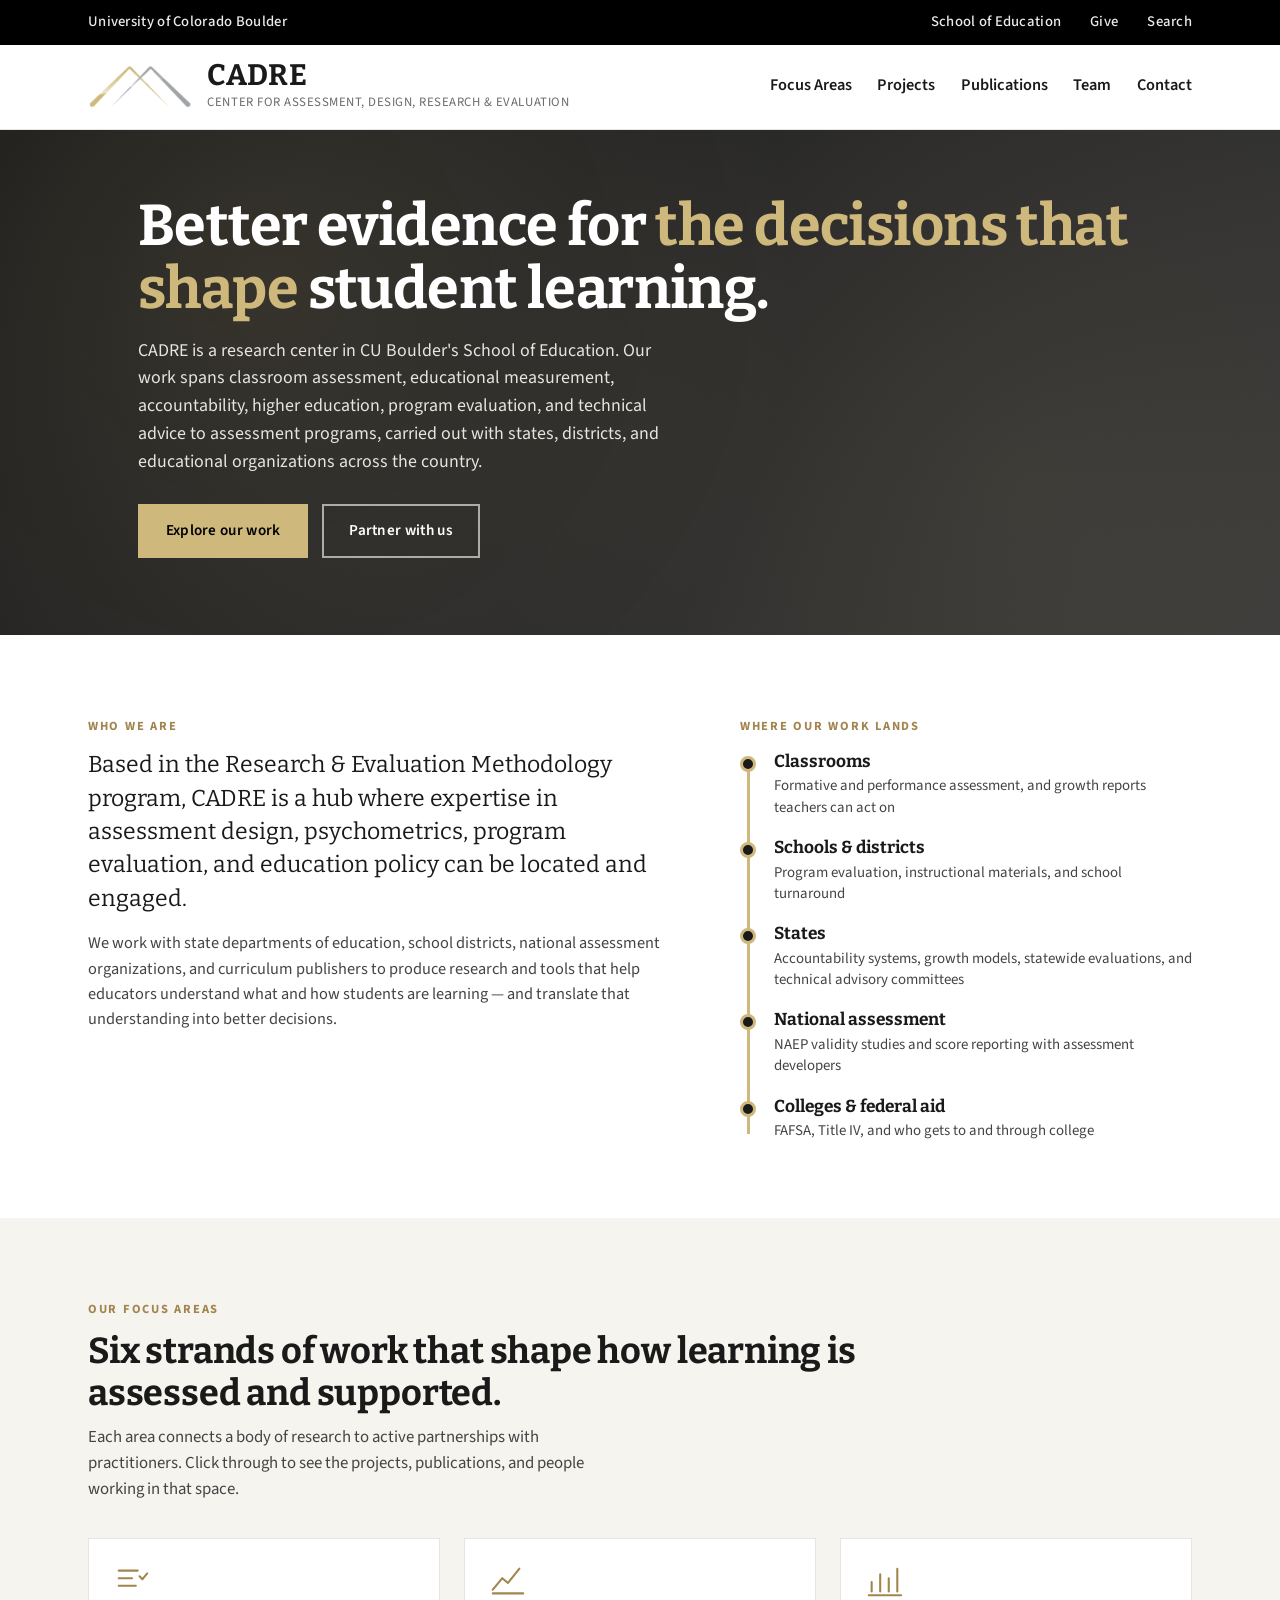
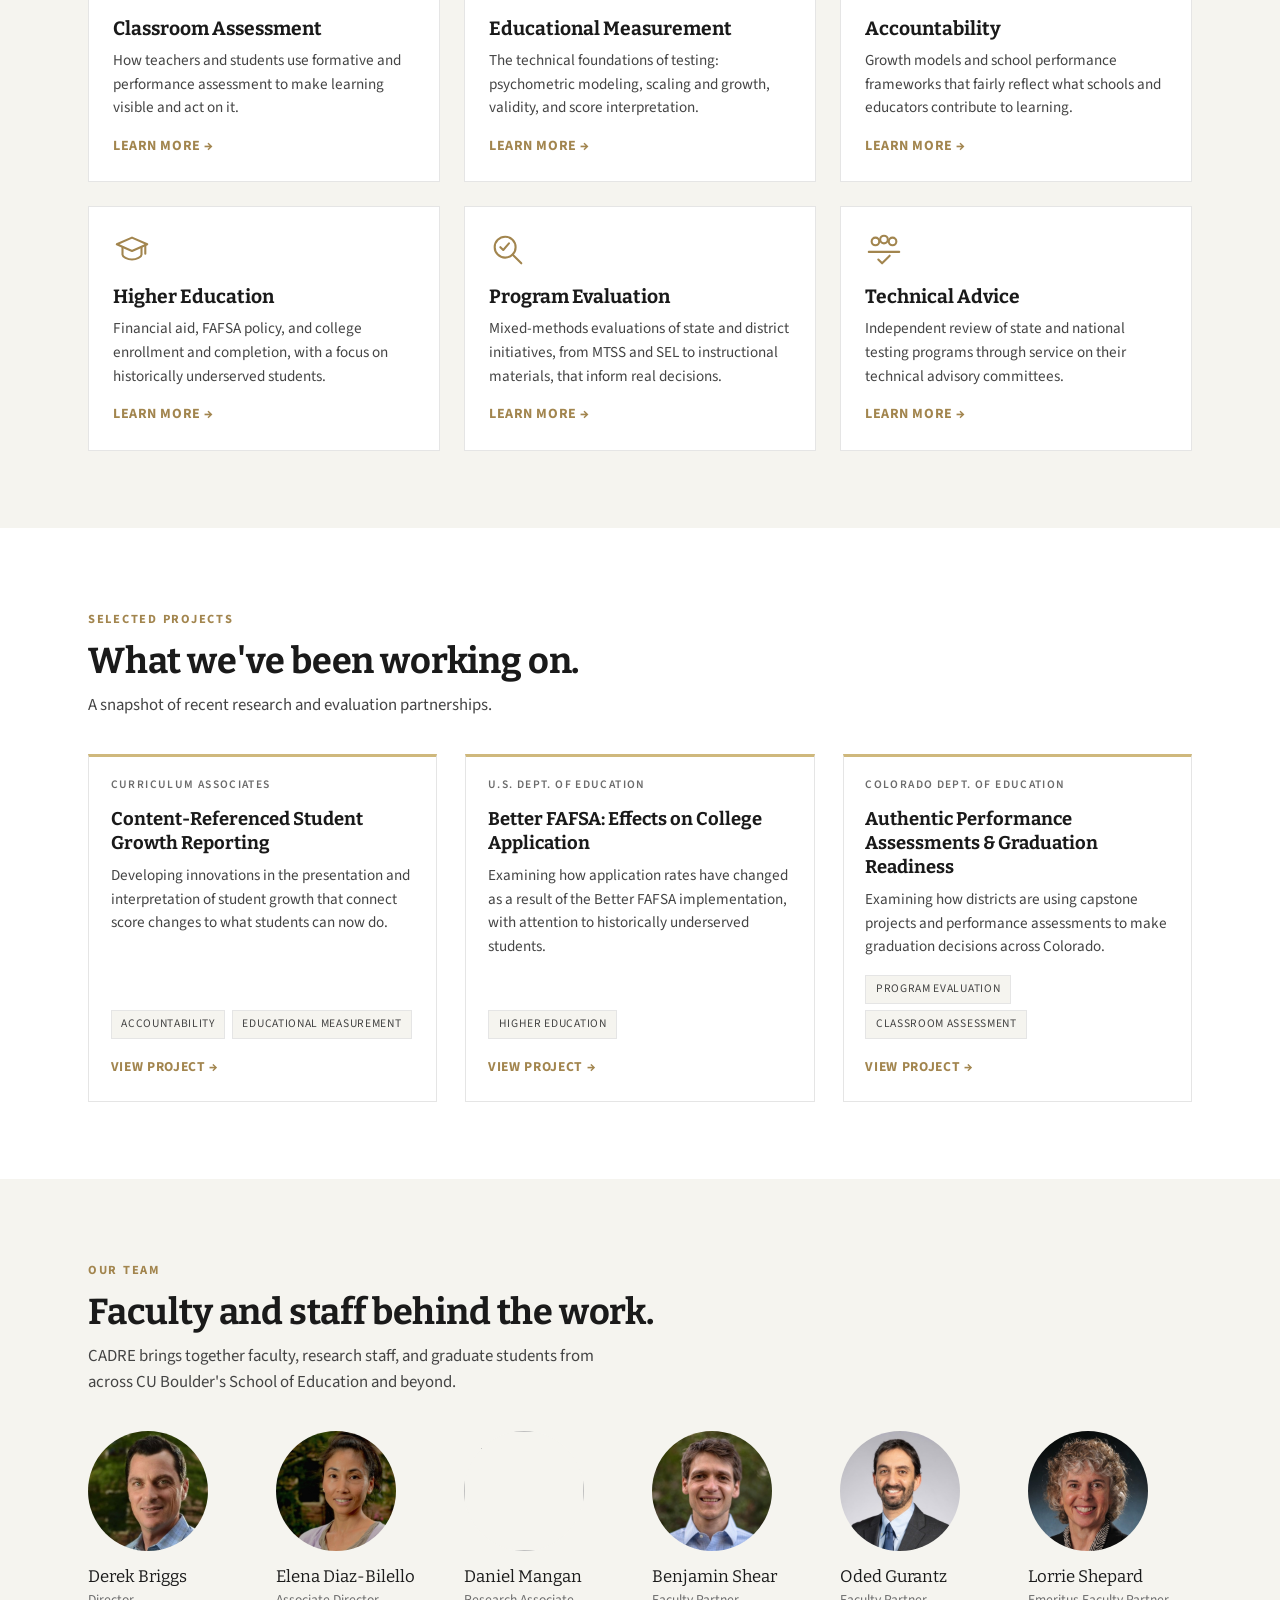
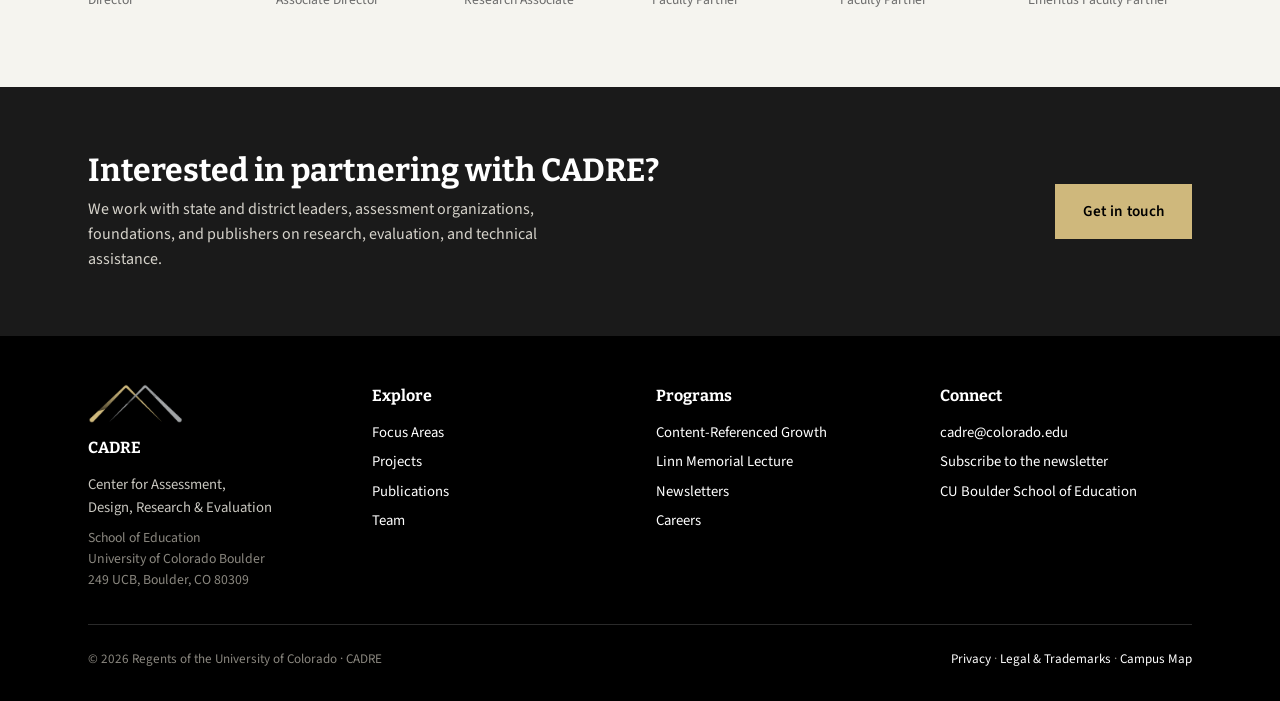
==== commit 6329a35d: "Add Daniel Mangan team headshot Replace Daniel Mangan's placeholder initials on the team page with a" ====
--- a/index.html
+++ b/index.html
@@ -3,6 +3,7 @@
 <head>
 <meta charset="utf-8">
 <meta name="viewport" content="width=device-width, initial-scale=1">
+<meta name="robots" content="noindex, nofollow">
 <title>CADRE — Center for Assessment, Design, Research and Evaluation</title>
 <meta name="description" content="CADRE, a research center in the University of Colorado Boulder School of Education, produces evidence on classroom assessment, educational measurement, accountability, higher education, and program evaluation for the decisions that shape student learning.">
 <link rel="preconnect" href="https://fonts.googleapis.com">
@@ -206,7 +207,7 @@
         <p class="role">Associate Director</p>
       </div>
       <div class="person">
-        <span class="headshot placeholder" aria-hidden="true">DM</span>
+        <a href="https://www.colorado.edu/cadre/elena-diaz-bilello" class="headshot"><img src="images/team/daniel.mangan.jpg" alt="" width="240" height="240" loading="lazy"></a>
         <p class="name">Daniel Mangan</p>
         <p class="role">Research Associate</p>
       </div>
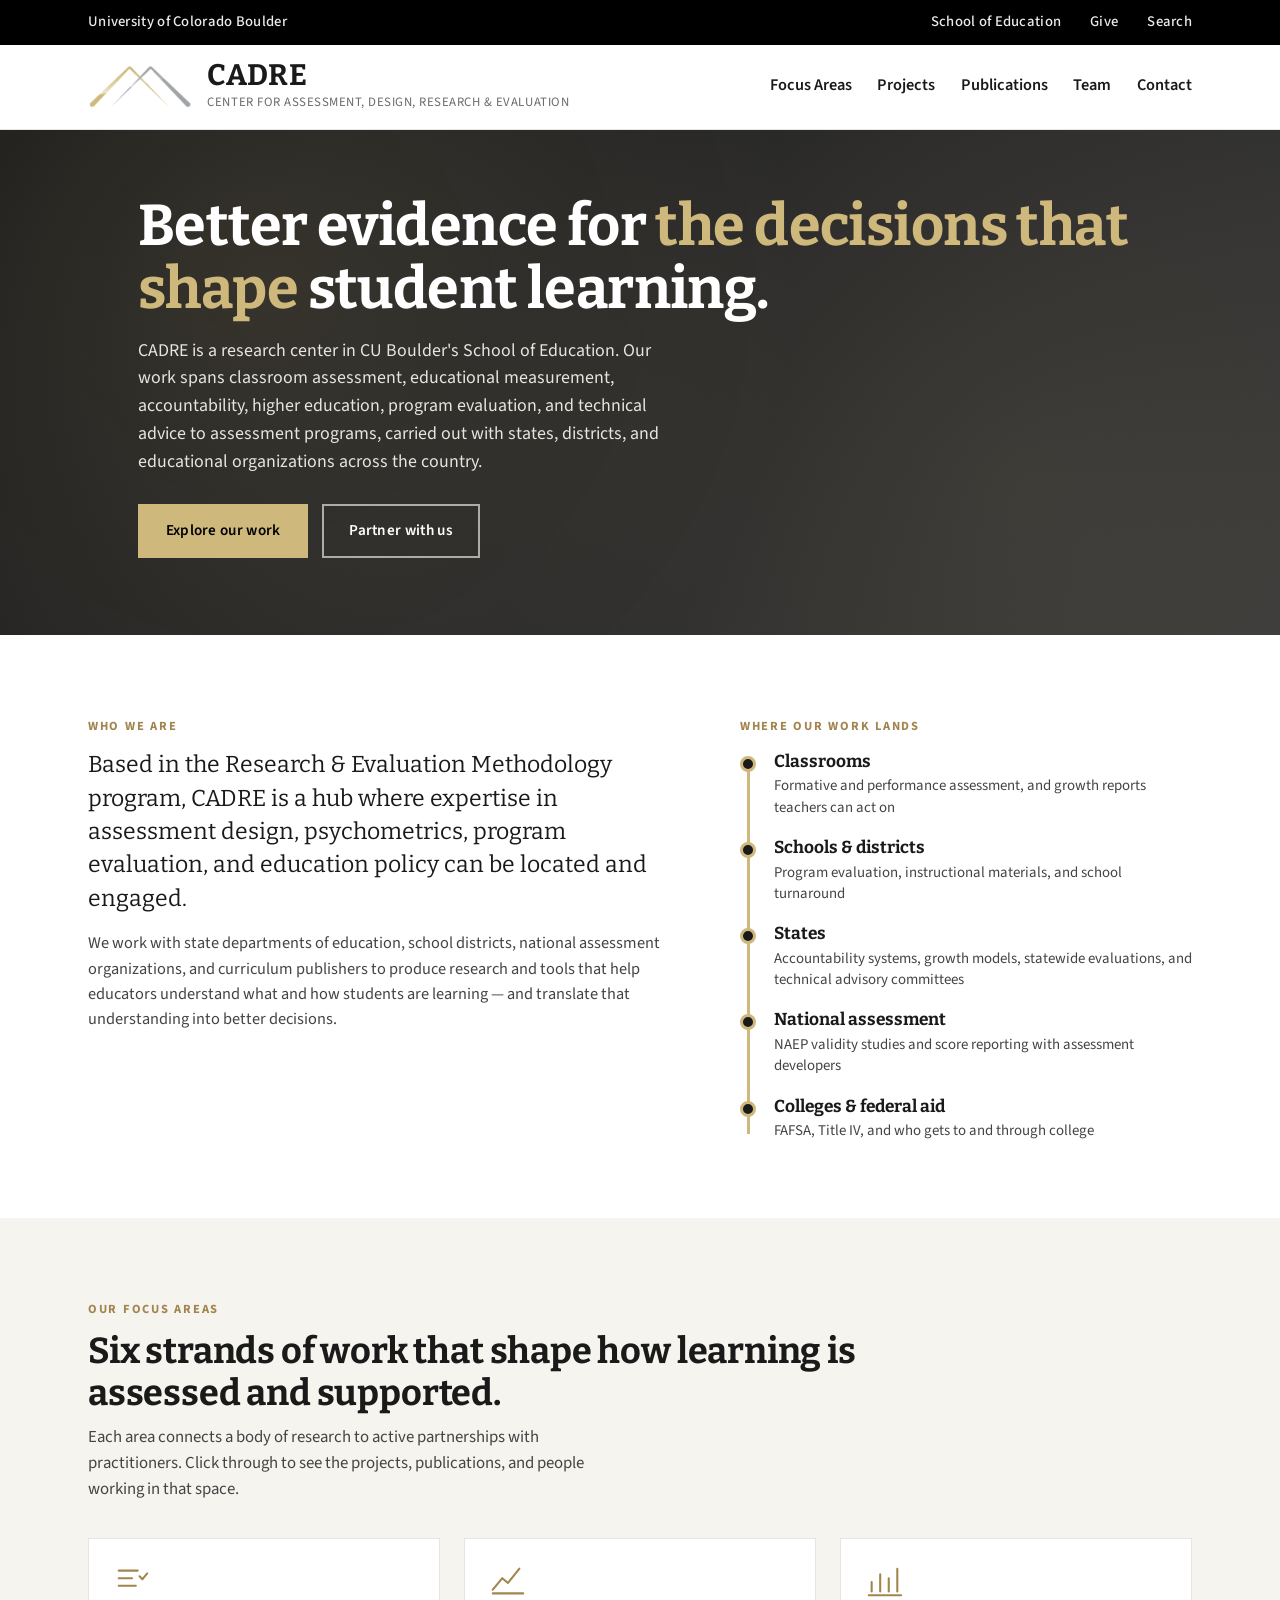
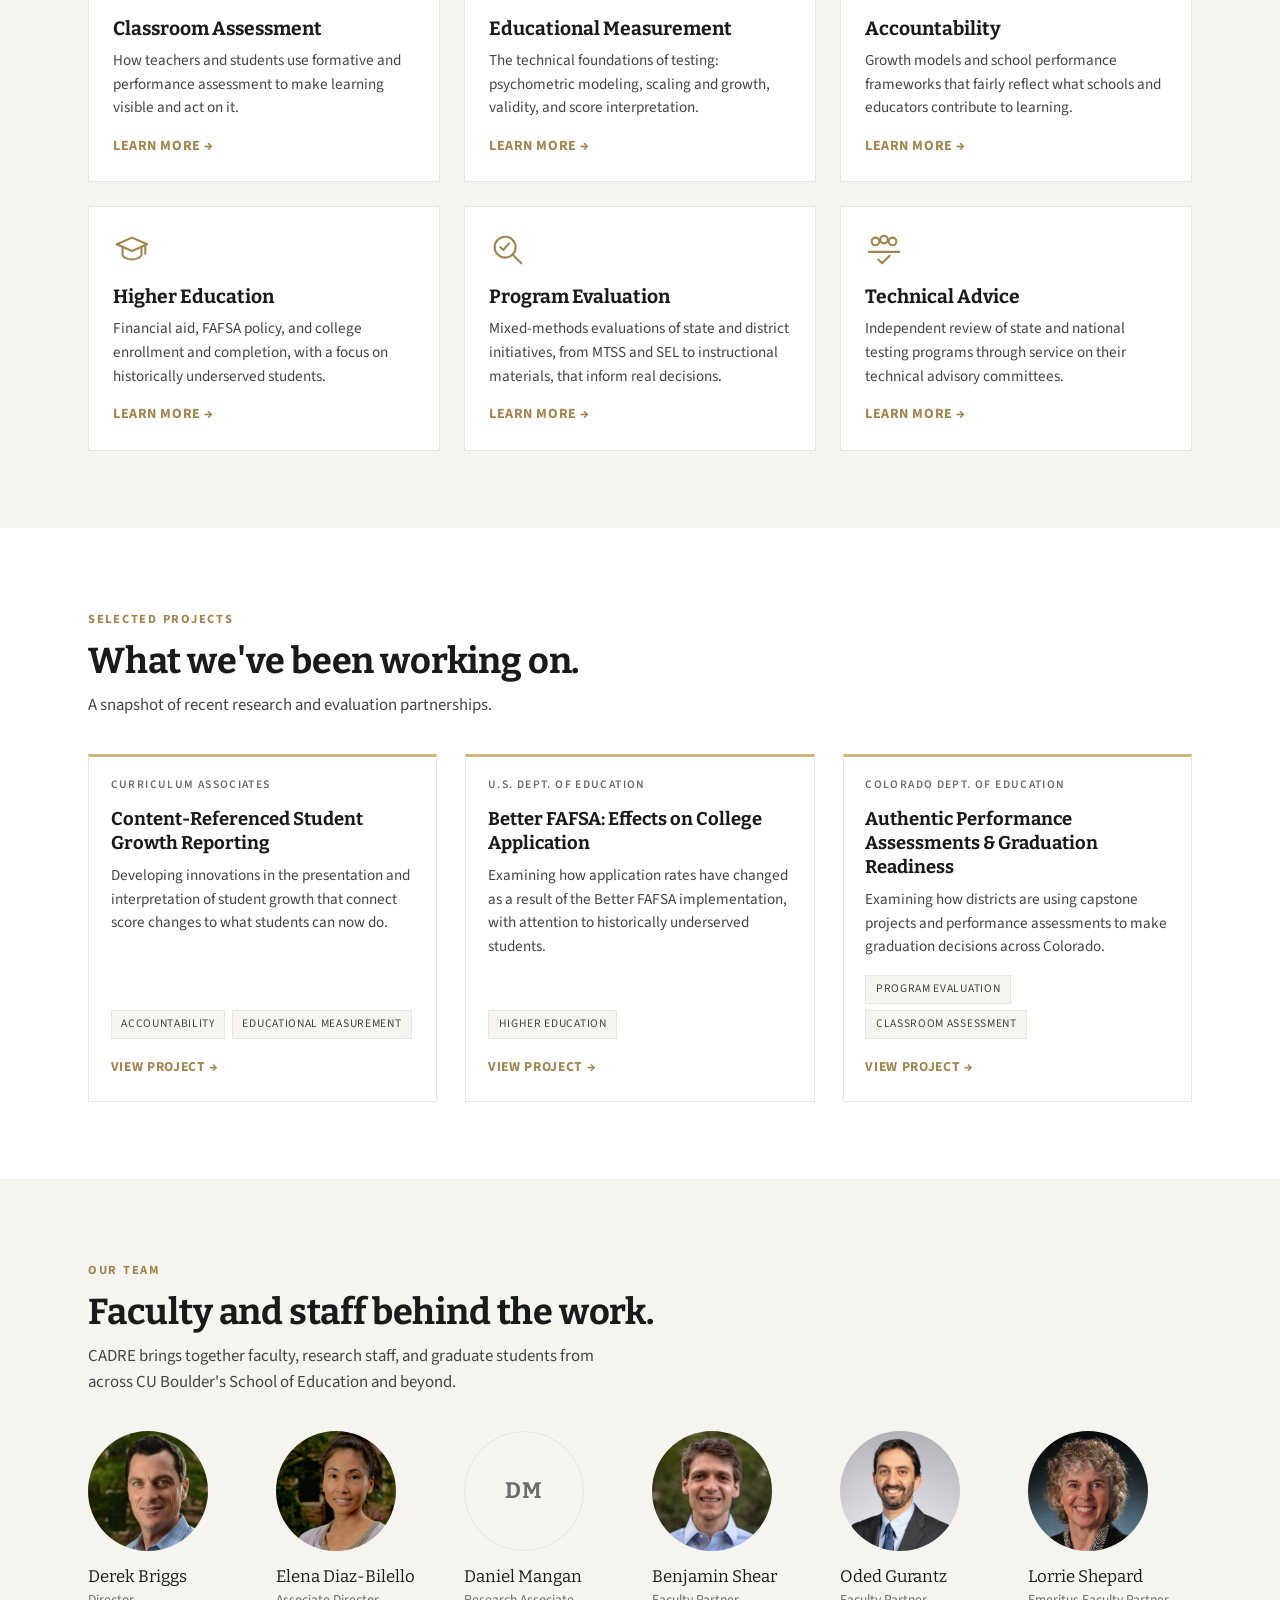
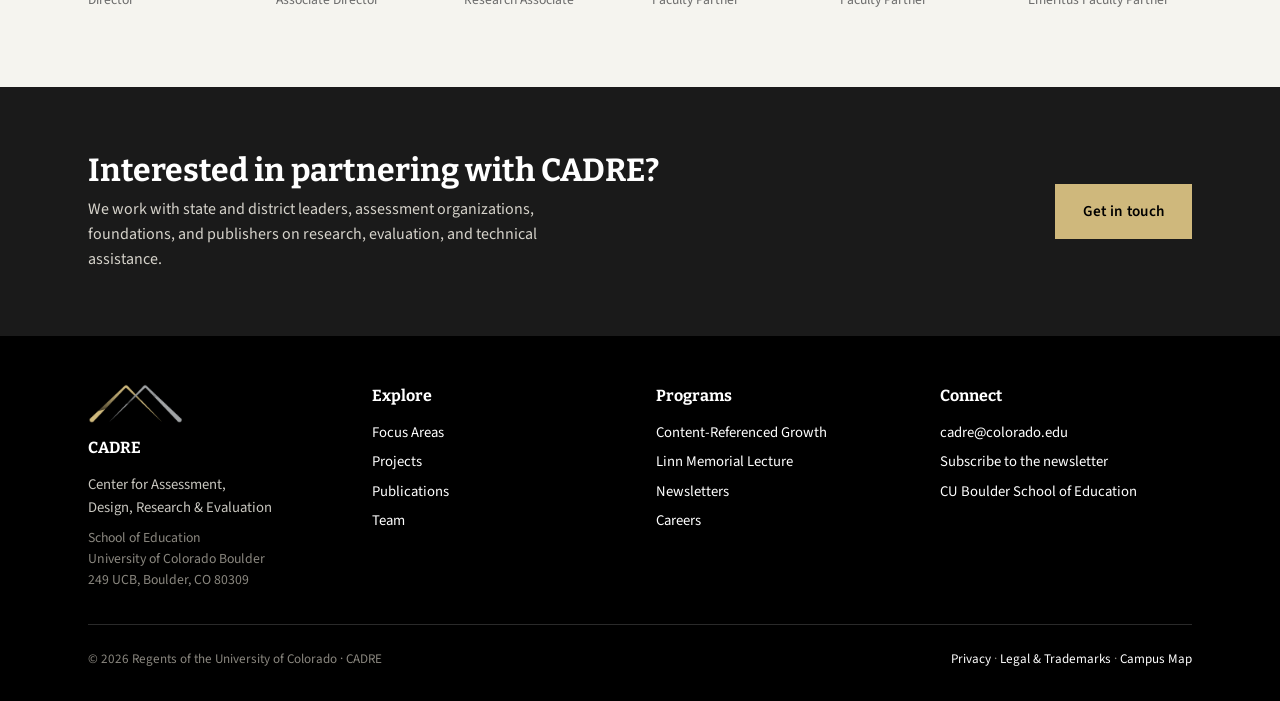
==== commit 824a2b8f: "Update index.html" ====
--- a/index.html
+++ b/index.html
@@ -207,7 +207,7 @@
         <p class="role">Associate Director</p>
       </div>
       <div class="person">
-        <a href="https://www.colorado.edu/cadre/elena-diaz-bilello" class="headshot"><img src="images/team/daniel.mangan.jpg" alt="" width="240" height="240" loading="lazy"></a>
+        <span class="headshot placeholder" aria-hidden="true">DM</span>
         <p class="name">Daniel Mangan</p>
         <p class="role">Research Associate</p>
       </div>
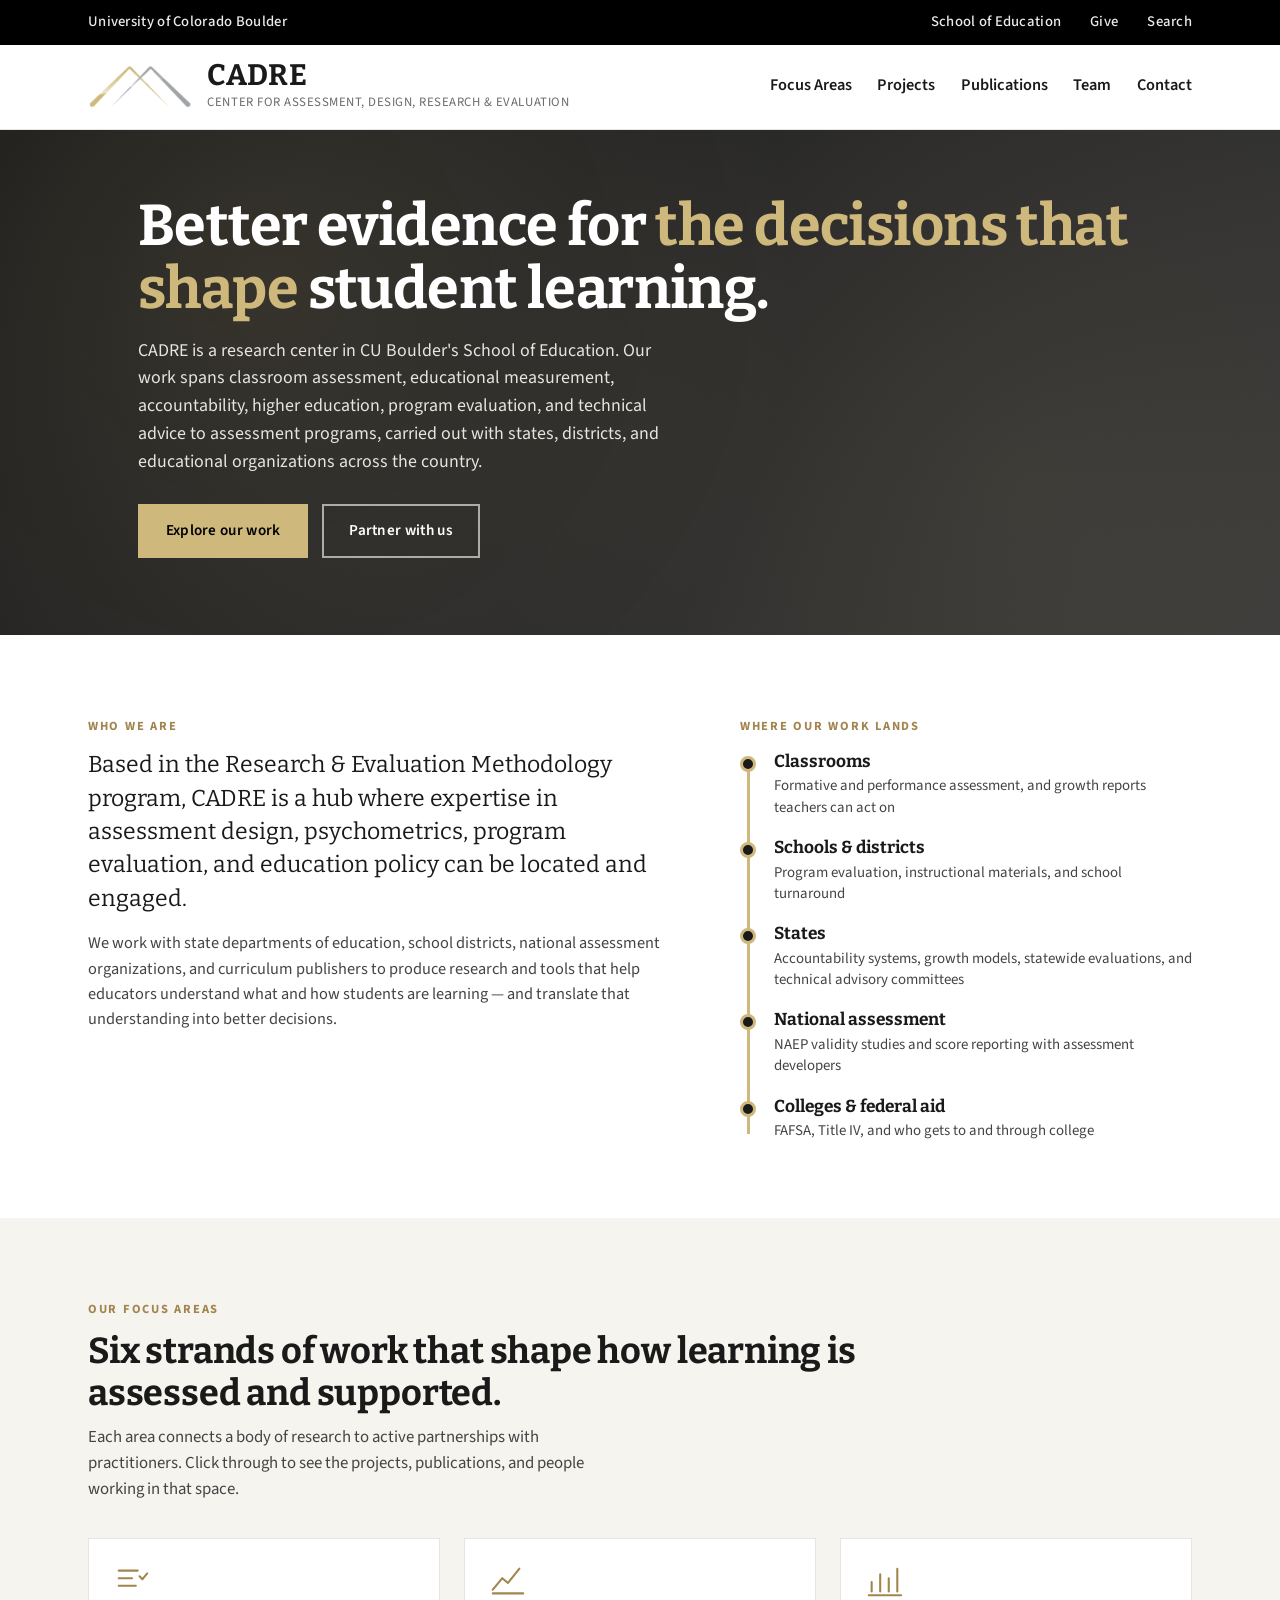
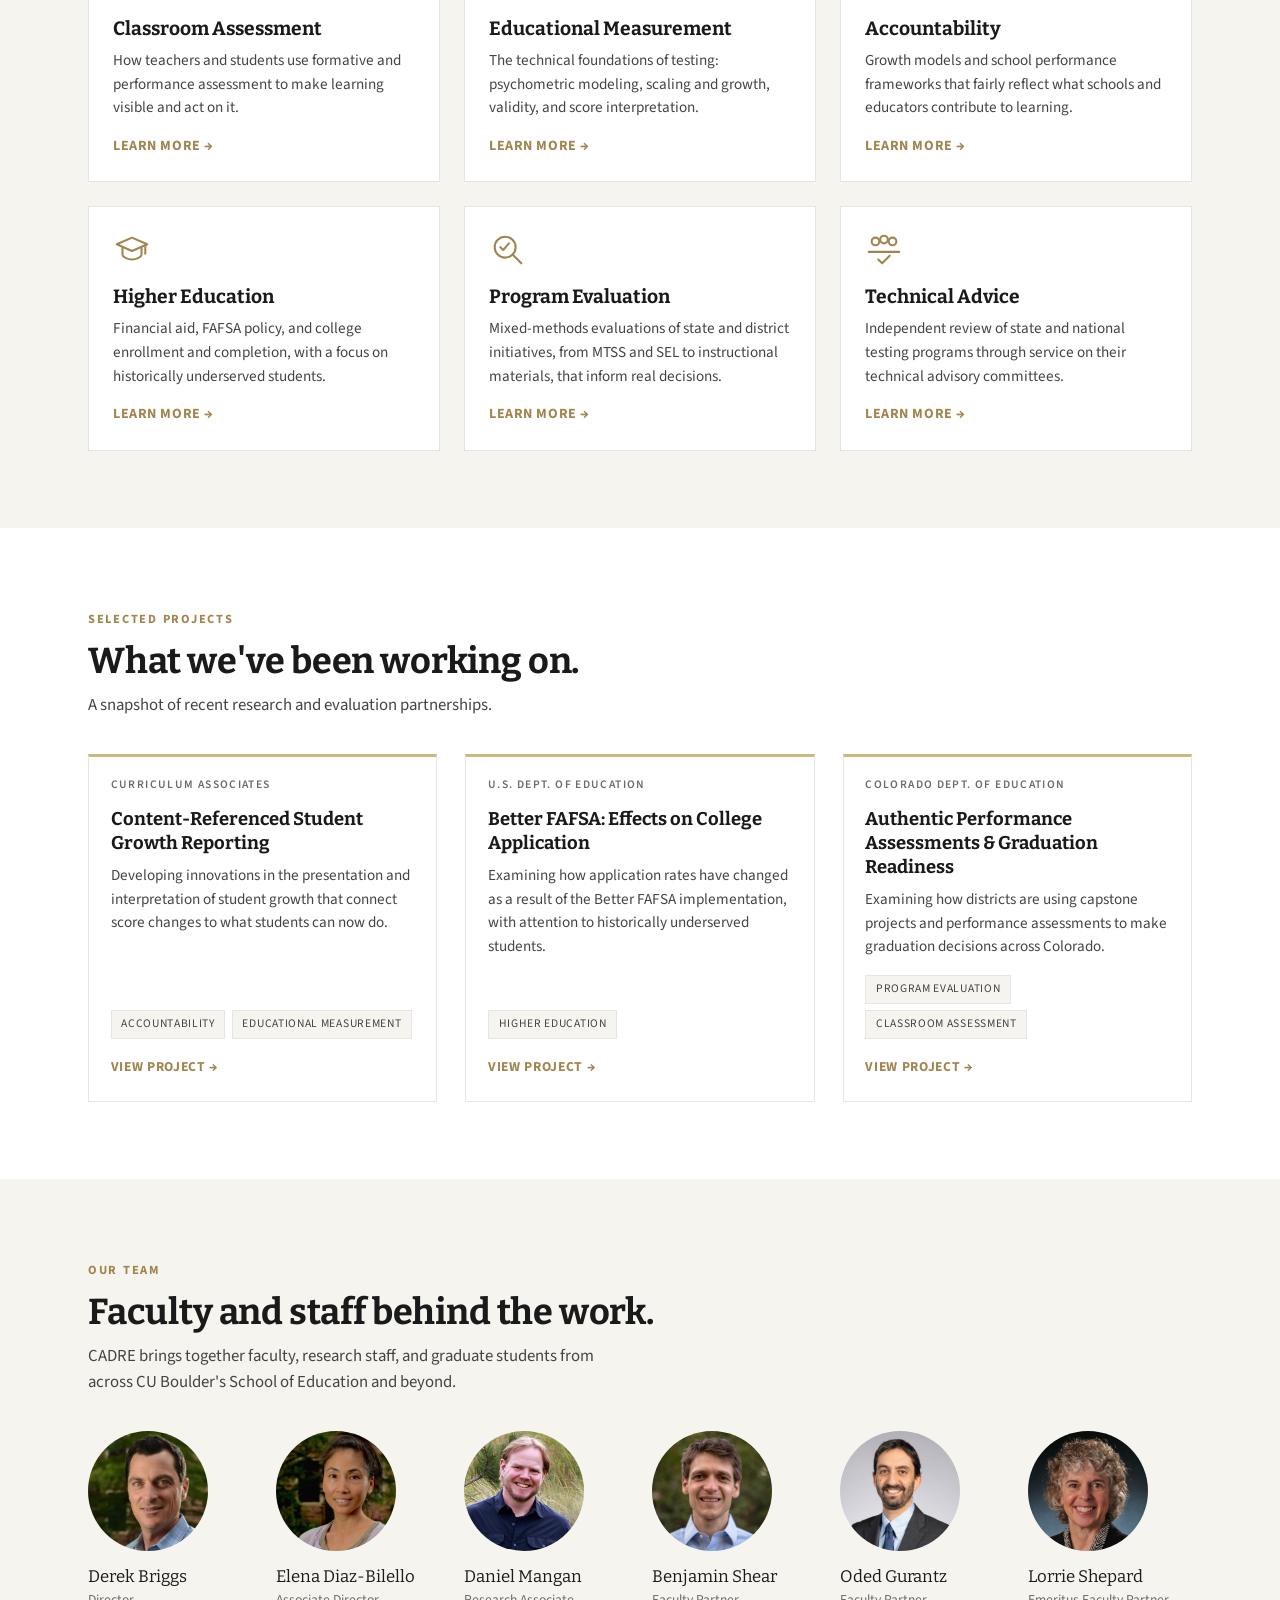
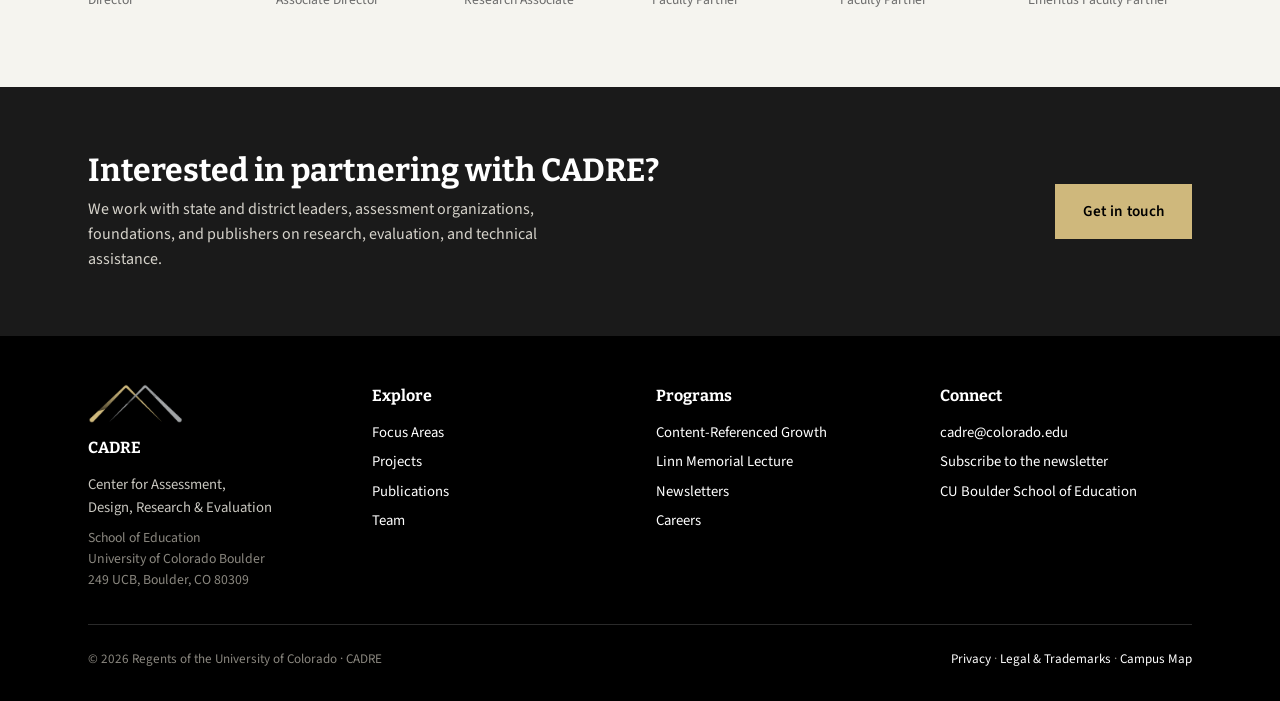
==== commit 1b862a9c: "Add Daniel Mangan headshot to team section Crop photo to match the square format used by other team " ====
--- a/index.html
+++ b/index.html
@@ -207,7 +207,7 @@
         <p class="role">Associate Director</p>
       </div>
       <div class="person">
-        <span class="headshot placeholder" aria-hidden="true">DM</span>
+        <span class="headshot"><img src="images/team/daniel-mangan.jpg" alt="" width="240" height="240" loading="lazy"></span>
         <p class="name">Daniel Mangan</p>
         <p class="role">Research Associate</p>
       </div>
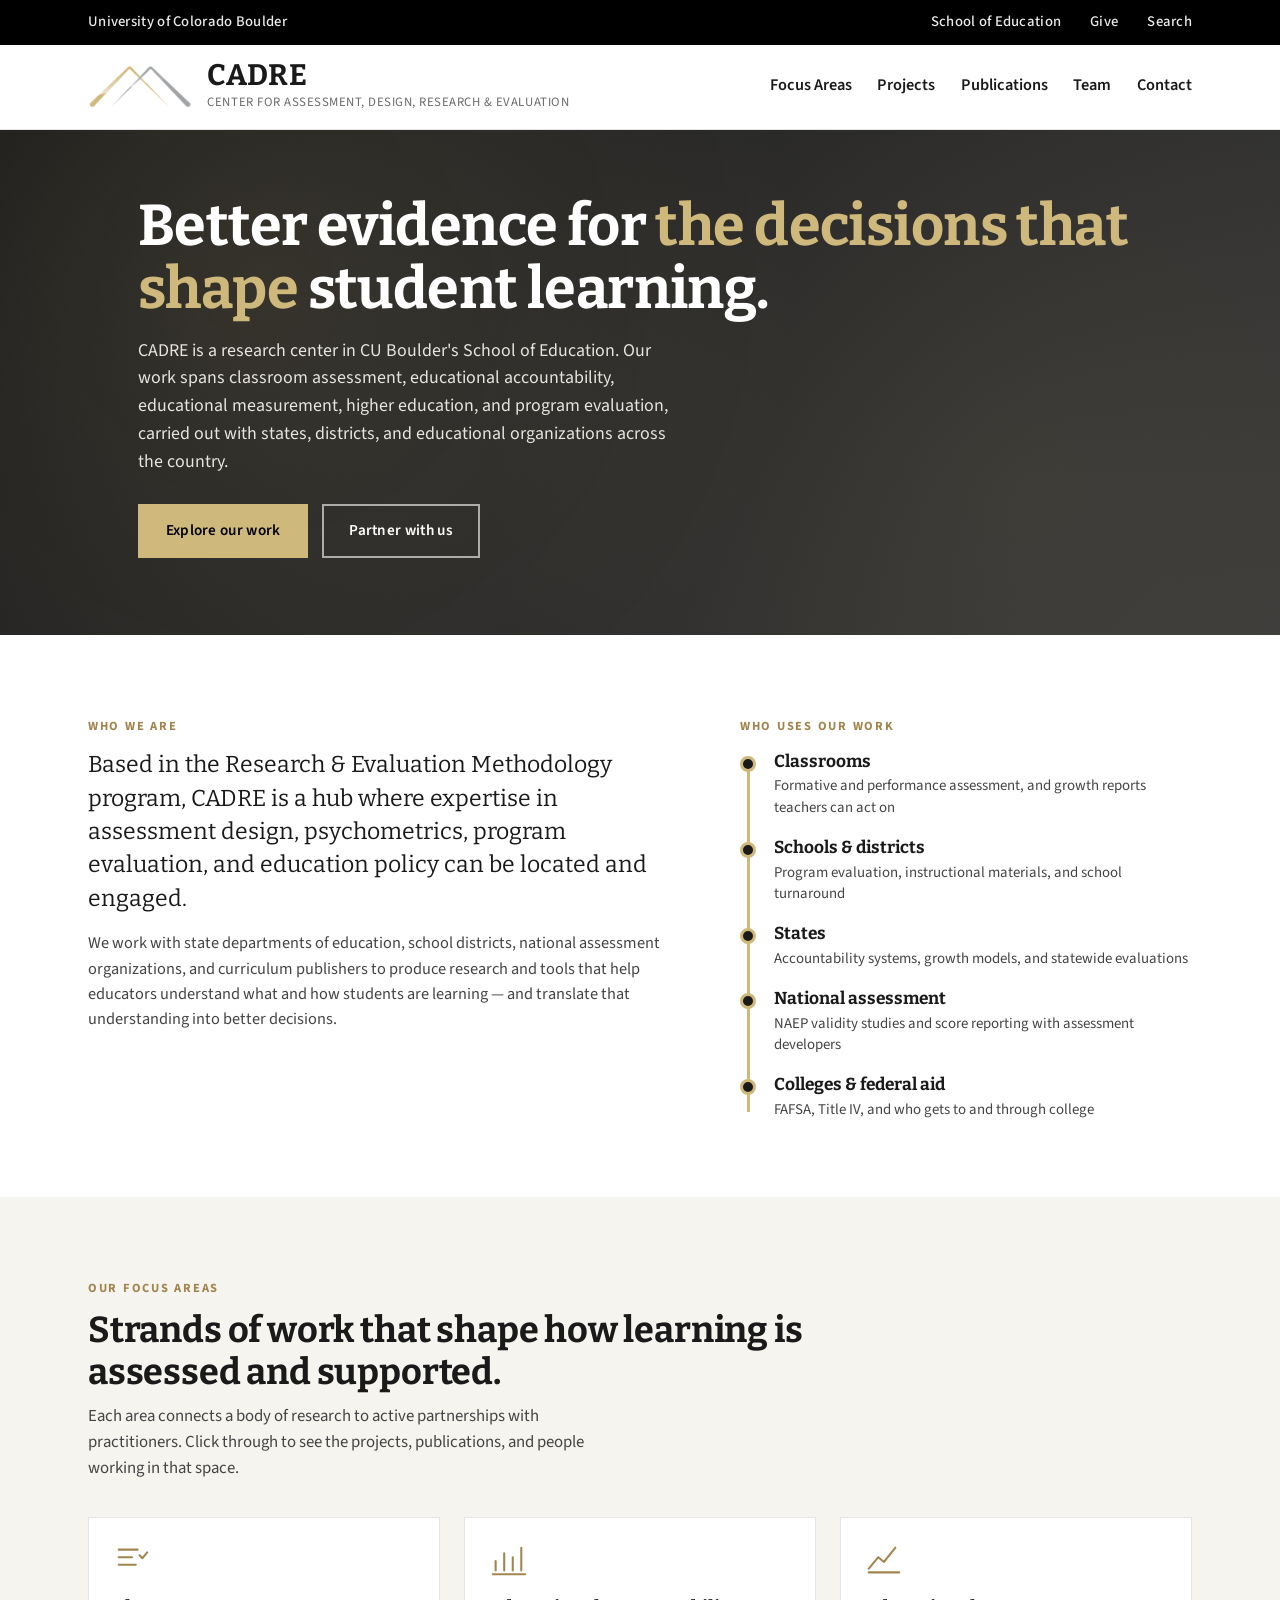
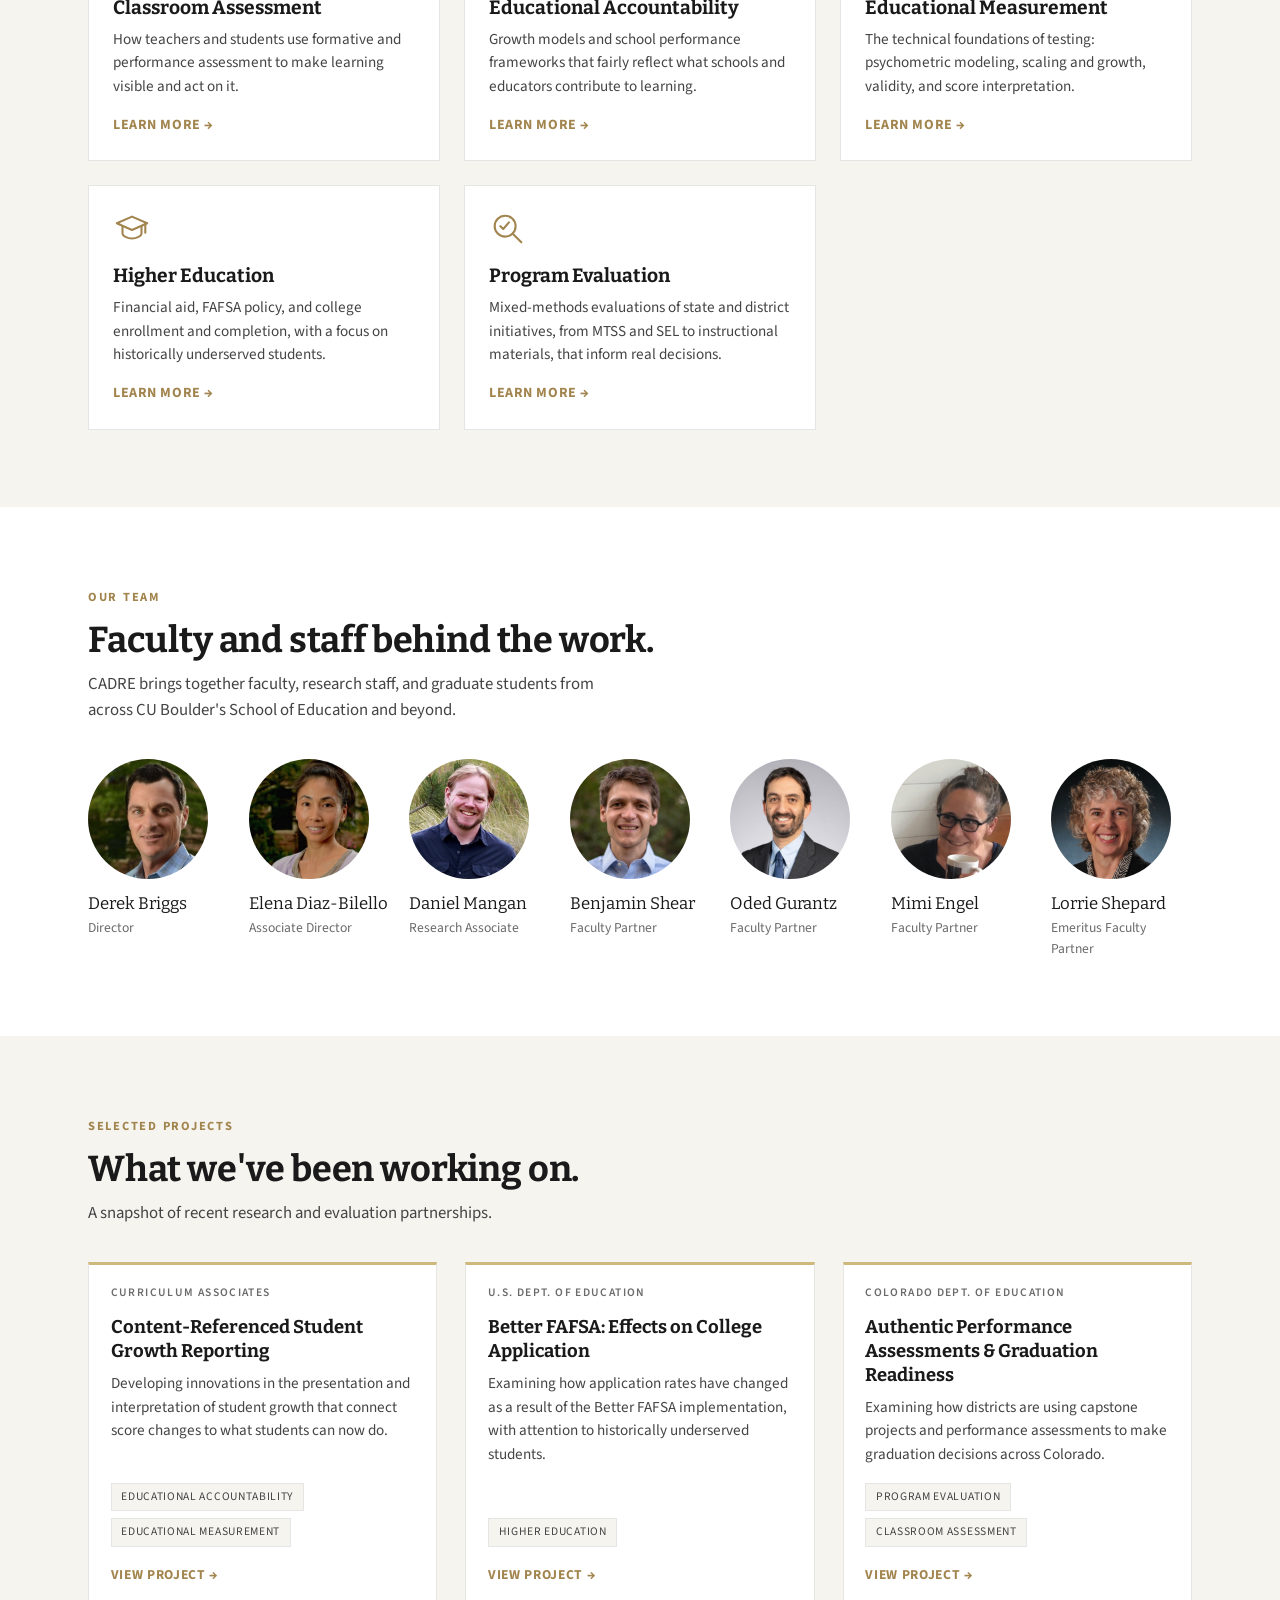
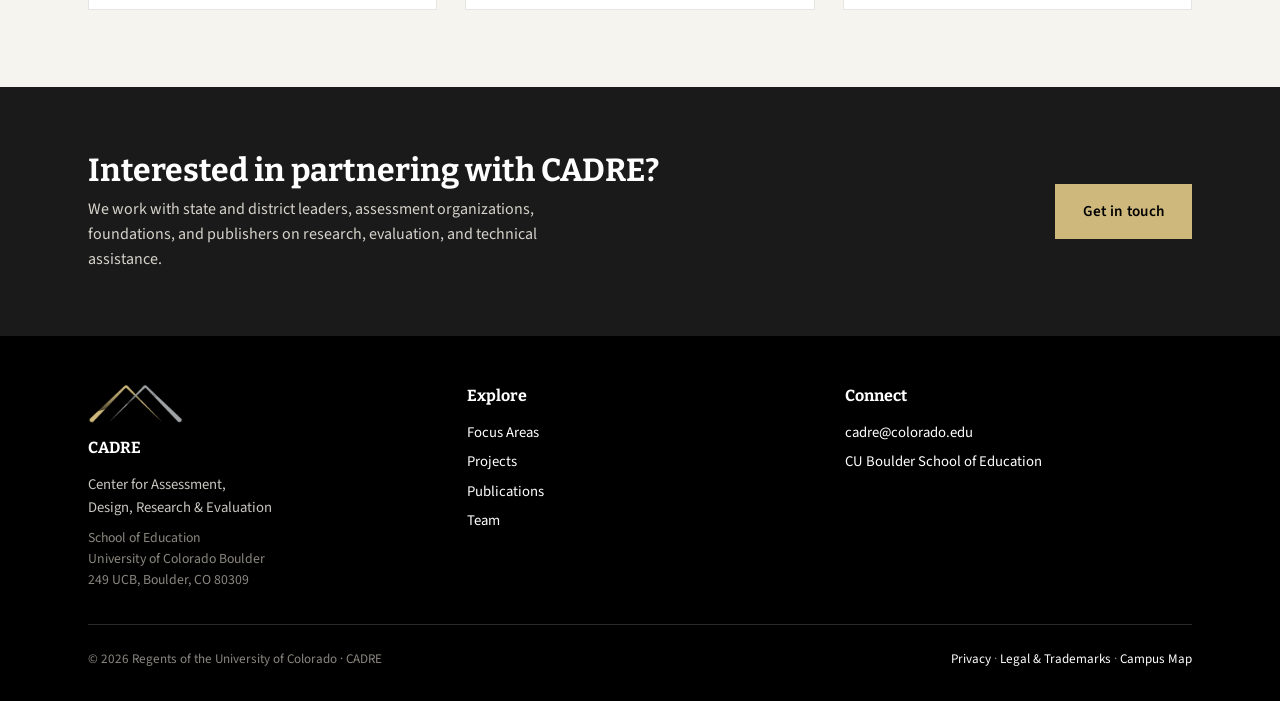
==== commit 72915822: "October edits: five strands (Technical Advice hidden), people-first strand pages with nested publica" ====
--- a/index.html
+++ b/index.html
@@ -5,14 +5,14 @@
 <meta name="viewport" content="width=device-width, initial-scale=1">
 <meta name="robots" content="noindex, nofollow">
 <title>CADRE — Center for Assessment, Design, Research and Evaluation</title>
-<meta name="description" content="CADRE, a research center in the University of Colorado Boulder School of Education, produces evidence on classroom assessment, educational measurement, accountability, higher education, and program evaluation for the decisions that shape student learning.">
+<meta name="description" content="CADRE, a research center in the University of Colorado Boulder School of Education, produces evidence on classroom assessment, educational accountability, educational measurement, higher education, and program evaluation for the decisions that shape student learning.">
 <link rel="preconnect" href="https://fonts.googleapis.com">
 <link rel="preconnect" href="https://fonts.gstatic.com" crossorigin>
 <link href="https://fonts.googleapis.com/css2?family=Bitter:wght@600;700&family=Source+Sans+3:wght@300;400;600;700&display=swap" rel="stylesheet">
 <link rel="icon" type="image/png" sizes="64x64" href="images/logo/favicon-64.png">
 <link rel="apple-touch-icon" href="images/logo/apple-touch-icon.png">
 <meta property="og:image" content="images/logo/cadre-logo.png">
-<link rel="stylesheet" href="styles.css?v=20260910o">
+<link rel="stylesheet" href="styles.css?v=20261001a">
 </head>
 <body>
 
@@ -41,7 +41,7 @@
     <nav class="primary" id="primary-nav">
       <a href="#focus">Focus Areas</a>
       <a href="#projects">Projects</a>
-      <a href="#publications">Publications</a>
+      <a href="https://www.colorado.edu/cadre/publications">Publications</a>
       <a href="#team">Team</a>
       <a href="#contact">Contact</a>
     </nav>
@@ -52,7 +52,7 @@
   <div class="container">
     <div>
       <h1>Better evidence for <span class="accent">the decisions that shape</span> student learning.</h1>
-      <p class="lede">CADRE is a research center in CU Boulder's School of Education. Our work spans classroom assessment, educational measurement, accountability, higher education, program evaluation, and technical advice to assessment programs, carried out with states, districts, and educational organizations across the country.</p>
+      <p class="lede">CADRE is a research center in CU Boulder's School of Education. Our work spans classroom assessment, educational accountability, educational measurement, higher education, and program evaluation, carried out with states, districts, and educational organizations across the country.</p>
       <div class="hero-actions">
         <a class="btn btn-gold" href="#focus">Explore our work</a>
         <a class="btn btn-ghost" href="#contact">Partner with us</a>
@@ -69,12 +69,12 @@
         <p class="lead-text">Based in the Research &amp; Evaluation Methodology program, CADRE is a hub where expertise in assessment design, psychometrics, program evaluation, and education policy can be located and engaged.</p>
         <p class="body-text">We work with state departments of education, school districts, national assessment organizations, and curriculum publishers to produce research and tools that help educators understand what and how students are learning — and translate that understanding into better decisions.</p>
       </div>
-      <aside class="ladder" aria-label="Where our work lands">
-        <span class="eyebrow">Where our work lands</span>
+      <aside class="ladder" aria-label="Who uses our work">
+        <span class="eyebrow">Who uses our work</span>
         <ol>
           <li><strong><a href="classroom-assessment.html">Classrooms</a></strong><span>Formative and performance assessment, and growth reports teachers can act on</span></li>
           <li><strong><a href="program-evaluation.html">Schools &amp; districts</a></strong><span>Program evaluation, instructional materials, and school turnaround</span></li>
-          <li><strong><a href="accountability.html">States</a></strong><span>Accountability systems, growth models, statewide evaluations, and technical advisory committees</span></li>
+          <li><strong><a href="accountability.html">States</a></strong><span>Accountability systems, growth models, and statewide evaluations</span></li>
           <li><strong><a href="educational-measurement.html">National assessment</a></strong><span>NAEP validity studies and score reporting with assessment developers</span></li>
           <li><strong><a href="higher-education.html">Colleges &amp; federal aid</a></strong><span>FAFSA, Title IV, and who gets to and through college</span></li>
         </ol>
@@ -87,7 +87,7 @@
   <div class="container">
     <div class="section-head">
       <span class="eyebrow">Our focus areas</span>
-      <h2>Six strands of work that shape how learning is assessed and supported.</h2>
+      <h2>Strands of work that shape how learning is assessed and supported.</h2>
       <p>Each area connects a body of research to active partnerships with practitioners. Click through to see the projects, publications, and people working in that space.</p>
     </div>
 
@@ -100,6 +100,14 @@
           <span class="focus-link">Learn more</span>
         </div>
       </a>
+      <a class="focus-card" href="accountability.html">
+        <svg class="focus-icon" viewBox="0 0 40 40" aria-hidden="true"><path d="M7 30V20M16 30V12M25 30V16M34 30V6" stroke-linecap="round"/><path d="M4 34h34" stroke-linecap="round"/></svg>
+        <div class="focus-body">
+          <h3>Educational Accountability</h3>
+          <p>Growth models and school performance frameworks that fairly reflect what schools and educators contribute to learning.</p>
+          <span class="focus-link">Learn more</span>
+        </div>
+      </a>
       <a class="focus-card" href="educational-measurement.html">
         <svg class="focus-icon" viewBox="0 0 40 40" aria-hidden="true"><path d="M4 28L14 16l6 5 12-15" stroke-linecap="round" stroke-linejoin="round"/><path d="M4 32h32" stroke-linecap="round"/></svg>
         <div class="focus-body">
@@ -108,14 +116,6 @@
           <span class="focus-link">Learn more</span>
         </div>
       </a>
-      <a class="focus-card" href="accountability.html">
-        <svg class="focus-icon" viewBox="0 0 40 40" aria-hidden="true"><path d="M7 30V20M16 30V12M25 30V16M34 30V6" stroke-linecap="round"/><path d="M4 34h34" stroke-linecap="round"/></svg>
-        <div class="focus-body">
-          <h3>Accountability</h3>
-          <p>Growth models and school performance frameworks that fairly reflect what schools and educators contribute to learning.</p>
-          <span class="focus-link">Learn more</span>
-        </div>
-      </a>
       <a class="focus-card" href="higher-education.html">
         <svg class="focus-icon" viewBox="0 0 40 40" aria-hidden="true"><path d="M4 14l16-7 16 7-16 7z" stroke-linejoin="round"/><path d="M10 17v8c0 2 5 5 10 5s10-3 10-5v-8M34 14v10" stroke-linecap="round"/></svg>
         <div class="focus-body">
@@ -132,6 +132,7 @@
           <span class="focus-link">Learn more</span>
         </div>
       </a>
+      <!-- Technical Advice strand hidden 2026-10-01 (page file technical-advice.html is kept). To restore: uncomment this card, re-add its footer links, and update the hero sentence.
       <a class="focus-card" href="technical-advice.html">
         <svg class="focus-icon" viewBox="0 0 40 40" aria-hidden="true"><circle cx="11" cy="11" r="4"/><circle cx="20" cy="9" r="4"/><circle cx="29" cy="11" r="4"/><path d="M4 22h32" stroke-linecap="round"/><path d="M14 30l4 4 8-8" stroke-linecap="round" stroke-linejoin="round"/></svg>
         <div class="focus-body">
@@ -140,11 +141,60 @@
           <span class="focus-link">Learn more</span>
         </div>
       </a>
-    </div>
-  </div>
-</section>
-
-<section class="block" id="projects">
+      -->
+    </div>
+  </div>
+</section>
+
+<section class="block" id="team">
+  <div class="container">
+    <div class="section-head">
+      <span class="eyebrow">Our team</span>
+      <h2>Faculty and staff behind the work.</h2>
+      <p>CADRE brings together faculty, research staff, and graduate students from across CU Boulder's School of Education and beyond.</p>
+    </div>
+
+    <div class="team-grid seven">
+      <div class="person">
+        <a href="https://www.colorado.edu/education/derek-briggs" class="headshot"><img src="images/team/derek-briggs.jpg" alt="" width="240" height="240" loading="lazy"></a>
+        <p class="name"><a href="https://www.colorado.edu/education/derek-briggs">Derek Briggs</a></p>
+        <p class="role">Director</p>
+      </div>
+      <div class="person">
+        <a href="https://www.colorado.edu/education/elena-diaz-bilello" class="headshot"><img src="images/team/elena-diaz-bilello.jpg" alt="" width="240" height="240" loading="lazy"></a>
+        <p class="name"><a href="https://www.colorado.edu/education/elena-diaz-bilello">Elena Diaz-Bilello</a></p>
+        <p class="role">Associate Director</p>
+      </div>
+      <div class="person">
+        <a href="https://www.colorado.edu/education/daniel-mangan" class="headshot"><img src="images/team/daniel-mangan.jpg" alt="" width="240" height="240" loading="lazy"></a>
+        <p class="name"><a href="https://www.colorado.edu/education/daniel-mangan">Daniel Mangan</a></p>
+        <p class="role">Research Associate</p>
+      </div>
+      <div class="person">
+        <a href="https://www.colorado.edu/education/benjamin-shear" class="headshot"><img src="images/team/benjamin-shear.jpg" alt="" width="240" height="240" loading="lazy"></a>
+        <p class="name"><a href="https://www.colorado.edu/education/benjamin-shear">Benjamin Shear</a></p>
+        <p class="role">Faculty Partner</p>
+      </div>
+      <div class="person">
+        <a href="https://www.colorado.edu/education/oded-gurantz" class="headshot"><img src="images/team/oded-gurantz.jpg" alt="" width="240" height="240" loading="lazy"></a>
+        <p class="name"><a href="https://www.colorado.edu/education/oded-gurantz">Oded Gurantz</a></p>
+        <p class="role">Faculty Partner</p>
+      </div>
+      <div class="person">
+        <a href="https://www.colorado.edu/education/mimi-engel" class="headshot"><img src="images/team/mimi-engel.jpg" alt="" width="240" height="240" loading="lazy"></a>
+        <p class="name"><a href="https://www.colorado.edu/education/mimi-engel">Mimi Engel</a></p>
+        <p class="role">Faculty Partner</p>
+      </div>
+      <div class="person">
+        <a href="https://www.colorado.edu/education/lorrie-shepard" class="headshot"><img src="images/team/lorrie-shepard.jpg" alt="" width="240" height="240" loading="lazy"></a>
+        <p class="name"><a href="https://www.colorado.edu/education/lorrie-shepard">Lorrie Shepard</a></p>
+        <p class="role">Emeritus Faculty Partner</p>
+      </div>
+    </div>
+  </div>
+</section>
+
+<section class="block block-soft" id="projects">
   <div class="container">
     <div class="section-head">
       <span class="eyebrow">Selected projects</span>
@@ -158,7 +208,7 @@
           <div class="card-partner">Curriculum Associates</div>
           <h3>Content-Referenced Student Growth Reporting</h3>
           <p>Developing innovations in the presentation and interpretation of student growth that connect score changes to what students can now do.</p>
-          <div class="card-tags"><span>Accountability</span><span>Educational Measurement</span></div>
+          <div class="card-tags"><span>Educational Accountability</span><span>Educational Measurement</span></div>
           <span class="card-cta">View project</span>
         </div>
       </a>
@@ -187,48 +237,6 @@
   </div>
 </section>
 
-<section class="block block-soft" id="team">
-  <div class="container">
-    <div class="section-head">
-      <span class="eyebrow">Our team</span>
-      <h2>Faculty and staff behind the work.</h2>
-      <p>CADRE brings together faculty, research staff, and graduate students from across CU Boulder's School of Education and beyond.</p>
-    </div>
-
-    <div class="team-grid six">
-      <div class="person">
-        <a href="https://www.colorado.edu/cadre/derek-briggs" class="headshot"><img src="images/team/derek-briggs.jpg" alt="" width="240" height="240" loading="lazy"></a>
-        <p class="name"><a href="https://www.colorado.edu/cadre/derek-briggs">Derek Briggs</a></p>
-        <p class="role">Director</p>
-      </div>
-      <div class="person">
-        <a href="https://www.colorado.edu/cadre/elena-diaz-bilello" class="headshot"><img src="images/team/elena-diaz-bilello.jpg" alt="" width="240" height="240" loading="lazy"></a>
-        <p class="name"><a href="https://www.colorado.edu/cadre/elena-diaz-bilello">Elena Diaz-Bilello</a></p>
-        <p class="role">Associate Director</p>
-      </div>
-      <div class="person">
-        <span class="headshot"><img src="images/team/daniel-mangan.jpg" alt="" width="240" height="240" loading="lazy"></span>
-        <p class="name">Daniel Mangan</p>
-        <p class="role">Research Associate</p>
-      </div>
-      <div class="person">
-        <a href="https://www.colorado.edu/cadre/benjamin-shear" class="headshot"><img src="images/team/benjamin-shear.jpg" alt="" width="240" height="240" loading="lazy"></a>
-        <p class="name"><a href="https://www.colorado.edu/cadre/benjamin-shear">Benjamin Shear</a></p>
-        <p class="role">Faculty Partner</p>
-      </div>
-      <div class="person">
-        <a href="https://www.colorado.edu/cadre/oded-gurantz" class="headshot"><img src="images/team/oded-gurantz.jpg" alt="" width="240" height="240" loading="lazy"></a>
-        <p class="name"><a href="https://www.colorado.edu/cadre/oded-gurantz">Oded Gurantz</a></p>
-        <p class="role">Faculty Partner</p>
-      </div>
-      <div class="person">
-        <a href="https://www.colorado.edu/cadre/lorrie-shepard" class="headshot"><img src="images/team/lorrie-shepard.jpg" alt="" width="240" height="240" loading="lazy"></a>
-        <p class="name"><a href="https://www.colorado.edu/cadre/lorrie-shepard">Lorrie Shepard</a></p>
-        <p class="role">Emeritus Faculty Partner</p>
-      </div>
-    </div>
-  </div>
-</section>
 
 <section class="cta-strip" id="contact">
   <div class="container">
@@ -256,24 +264,14 @@
         <ul>
           <li><a href="#focus">Focus Areas</a></li>
           <li><a href="#projects">Projects</a></li>
-          <li><a href="#publications">Publications</a></li>
+          <li><a href="https://www.colorado.edu/cadre/publications">Publications</a></li>
           <li><a href="#team">Team</a></li>
-        </ul>
-      </div>
-      <div>
-        <h4>Programs</h4>
-        <ul>
-          <li><a href="crg.html">Content-Referenced Growth</a></li>
-          <li><a href="#">Linn Memorial Lecture</a></li>
-          <li><a href="#">Newsletters</a></li>
-          <li><a href="#">Careers</a></li>
         </ul>
       </div>
       <div>
         <h4>Connect</h4>
         <ul>
           <li><a href="mailto:cadre@colorado.edu">cadre@colorado.edu</a></li>
-          <li><a href="#">Subscribe to the newsletter</a></li>
           <li><a href="https://www.colorado.edu/education/">CU Boulder School of Education</a></li>
         </ul>
       </div>
--- a/styles.css
+++ b/styles.css
@@ -1255,3 +1255,45 @@
 /* Flat card meta row: partner left, date right */
 .card-partner { display: flex; justify-content: space-between; align-items: baseline; gap: 0.75rem 1rem; flex-wrap: wrap; }
 .card-when { font-weight: 500; color: var(--ink-3); white-space: nowrap; }
+
+/* ---- October 2026: people-first strand pages ---- */
+/* Expandable publication list nested inside a person card */
+.faculty-grid { align-items: start; }
+.card-pubs { margin-top: 1rem; border-top: 1px solid var(--rule); }
+.card-pubs summary {
+  cursor: pointer;
+  list-style: none;
+  position: relative;
+  padding: 0.75rem 1.75rem 0.15rem 0;
+  font-size: 0.8rem;
+  font-weight: 700;
+  letter-spacing: 0.08em;
+  text-transform: uppercase;
+  color: var(--cu-gold-dark);
+}
+.card-pubs summary::-webkit-details-marker { display: none; }
+.card-pubs summary::after {
+  content: "+";
+  position: absolute;
+  right: 0.1rem;
+  top: 0.55rem;
+  font-size: 1.15rem;
+  font-weight: 400;
+  line-height: 1;
+}
+.card-pubs[open] summary::after { content: "–"; }
+.card-pubs summary:hover { color: var(--ink); }
+.card-pubs .pub-list { margin-top: 0.5rem; }
+.card-pubs .pub-list li { padding: 0.8rem 0; gap: 0.25rem; }
+.card-pubs .pub-list li:first-child { border-top: 0; }
+.card-pubs .pub-list li:last-child { border-bottom: 0; padding-bottom: 0.25rem; }
+.card-pubs .pub-list .pub-title { font-size: 0.98rem; }
+.card-pubs .pub-list .pub-authors, .card-pubs .pub-list .pub-venue { font-size: 0.88rem; }
+.lead-person .card-pubs { max-width: 760px; }
+
+/* Project rows: three tiles visible, the rest behind "See more" */
+.card-row.limit3:not(.expanded) > :nth-child(n+4) { display: none; }
+button.btn { font-family: inherit; }
+
+/* Homepage team with seven people on one row */
+.team-grid.seven { grid-template-columns: repeat(auto-fit, minmax(130px, 1fr)); gap: 1.5rem 1.25rem; }
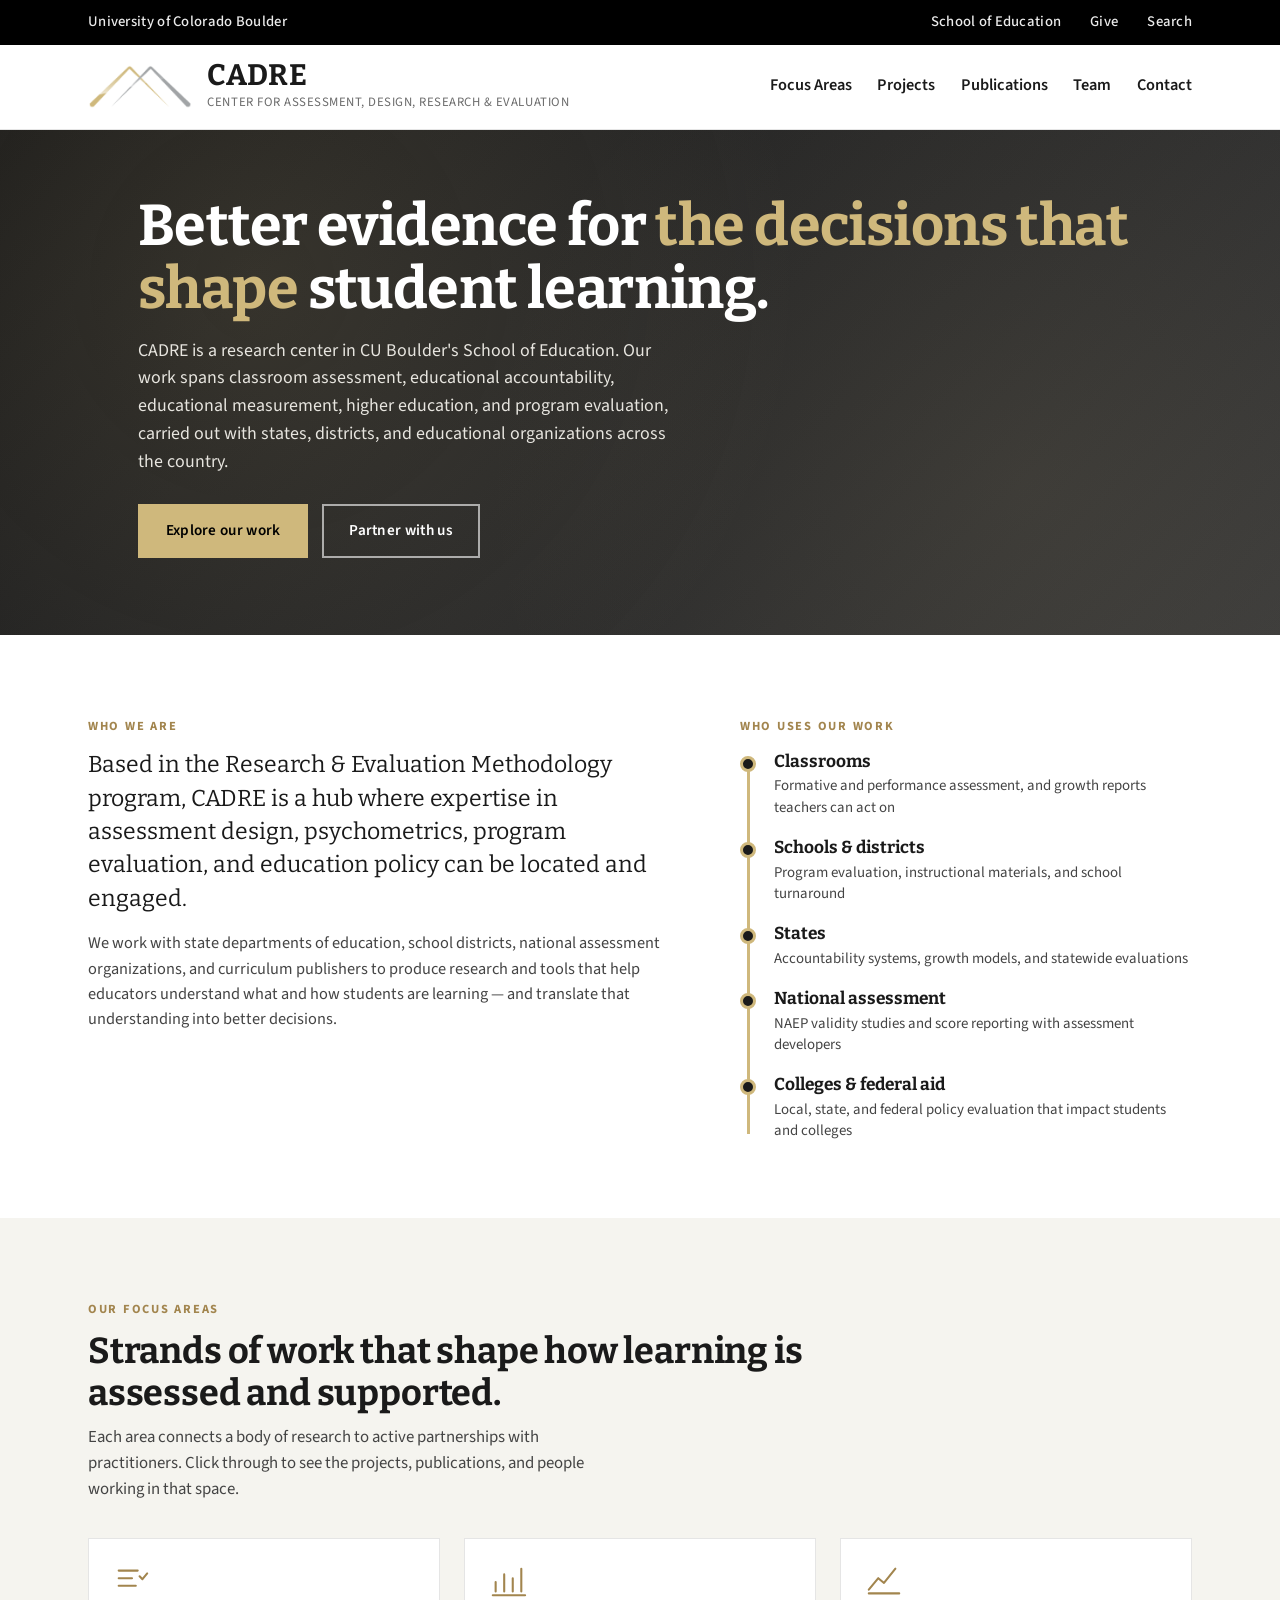
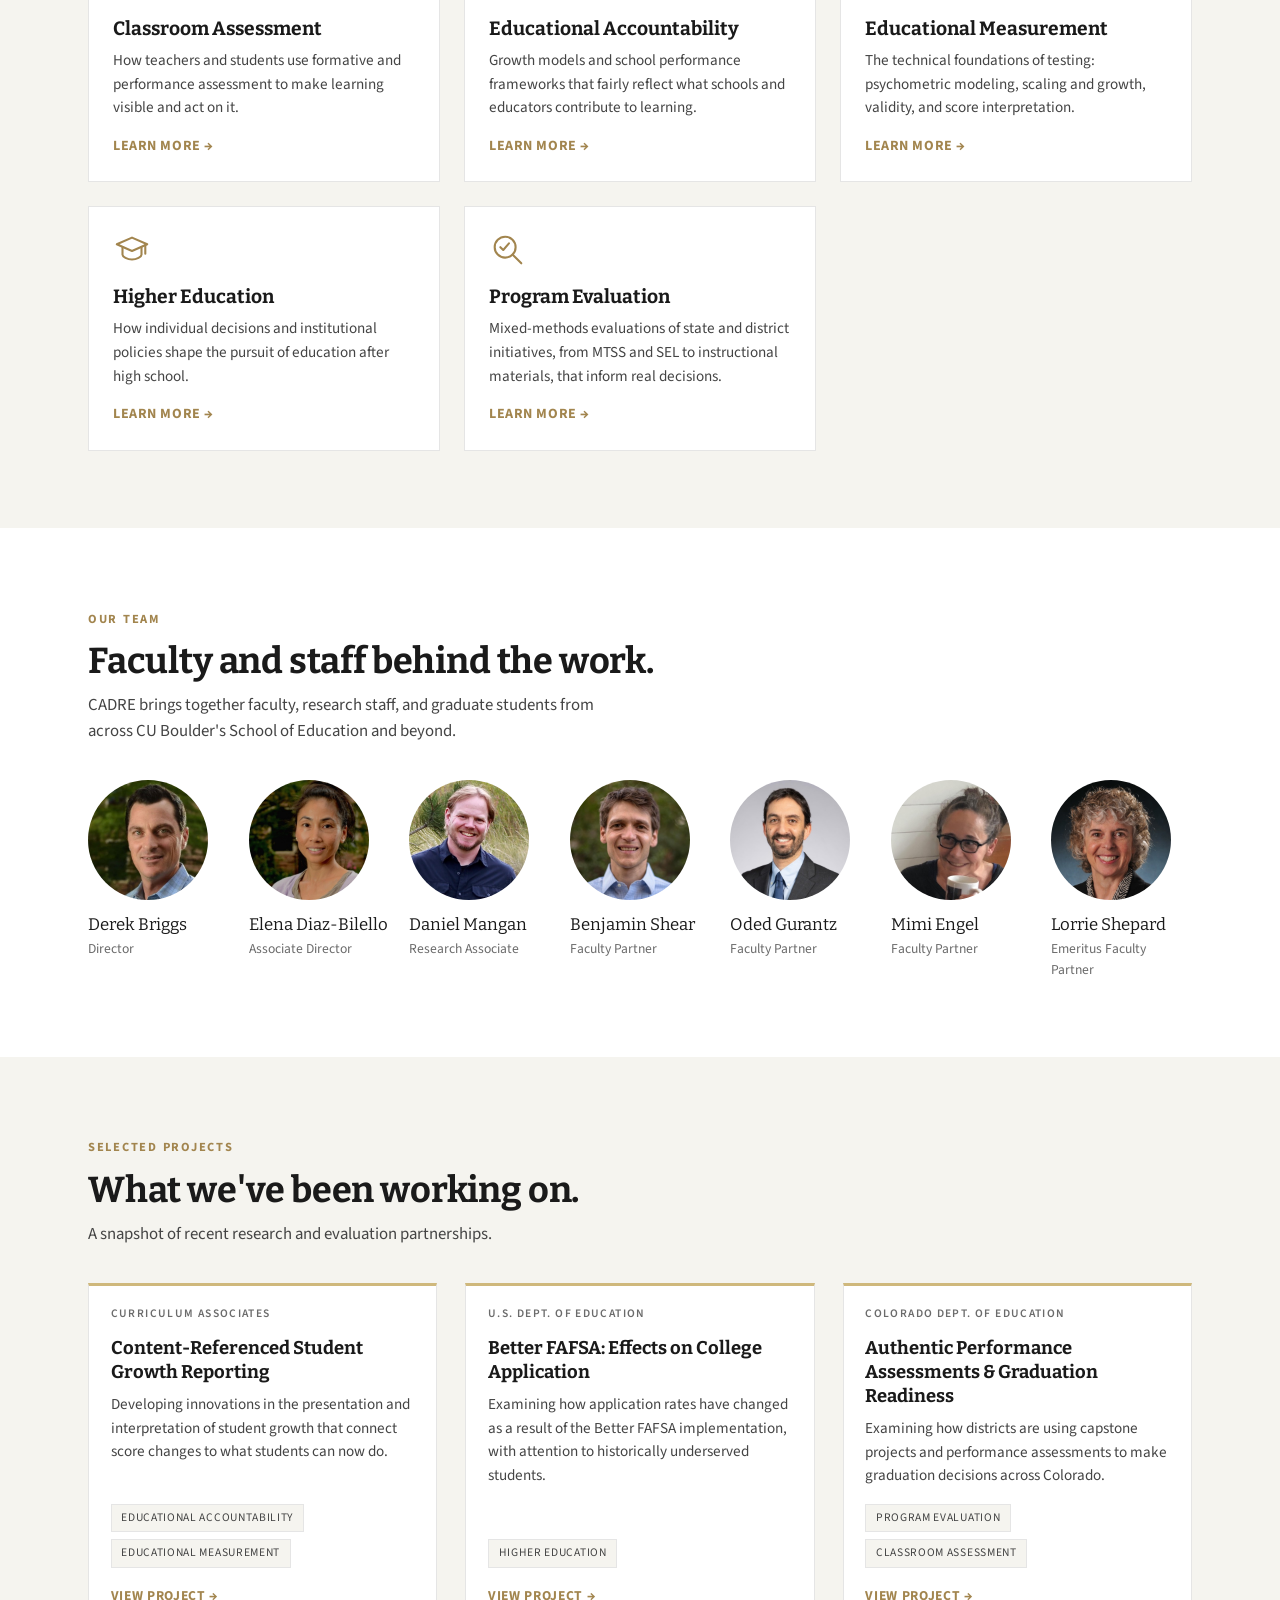
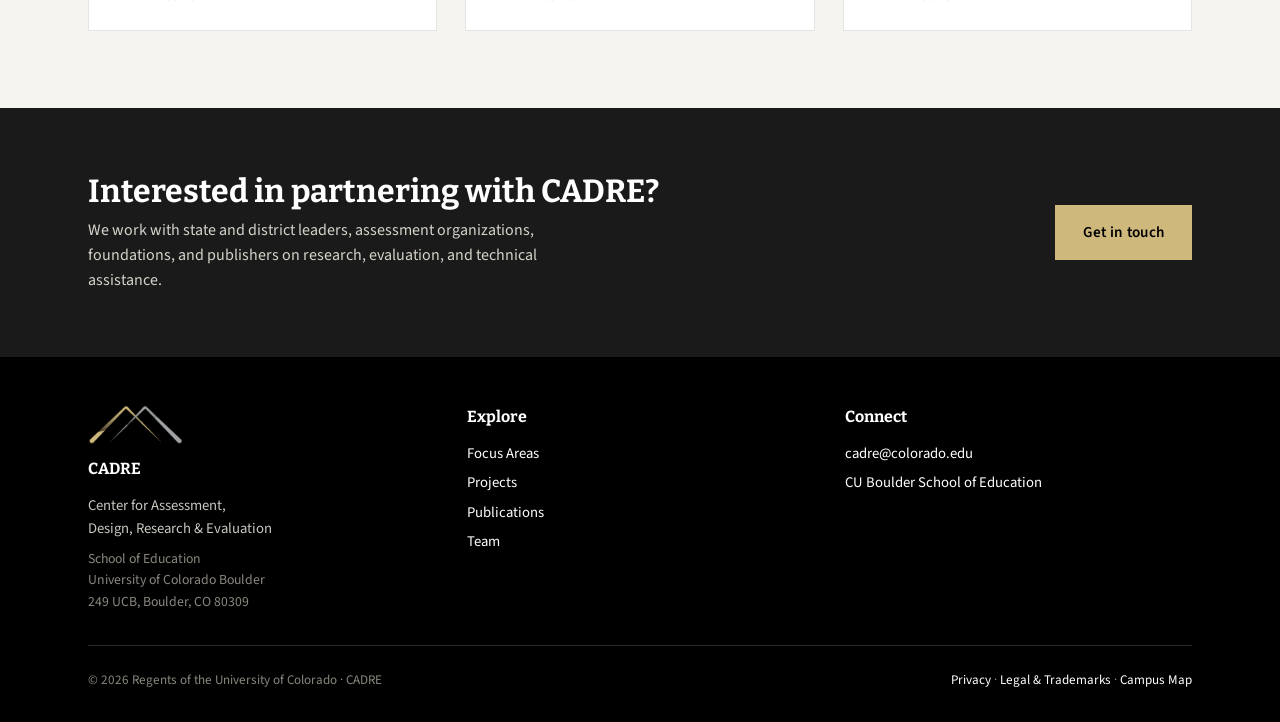
==== commit 6bdefeea: "Higher ed wording on homepage; remove Kaitlin Nath's cards; add Mangan, Gurantz, and Shear to Progra" ====
--- a/index.html
+++ b/index.html
@@ -12,7 +12,7 @@
 <link rel="icon" type="image/png" sizes="64x64" href="images/logo/favicon-64.png">
 <link rel="apple-touch-icon" href="images/logo/apple-touch-icon.png">
 <meta property="og:image" content="images/logo/cadre-logo.png">
-<link rel="stylesheet" href="styles.css?v=20261001a">
+<link rel="stylesheet" href="styles.css?v=20261001b">
 </head>
 <body>
 
@@ -76,7 +76,7 @@
           <li><strong><a href="program-evaluation.html">Schools &amp; districts</a></strong><span>Program evaluation, instructional materials, and school turnaround</span></li>
           <li><strong><a href="accountability.html">States</a></strong><span>Accountability systems, growth models, and statewide evaluations</span></li>
           <li><strong><a href="educational-measurement.html">National assessment</a></strong><span>NAEP validity studies and score reporting with assessment developers</span></li>
-          <li><strong><a href="higher-education.html">Colleges &amp; federal aid</a></strong><span>FAFSA, Title IV, and who gets to and through college</span></li>
+          <li><strong><a href="higher-education.html">Colleges &amp; federal aid</a></strong><span>Local, state, and federal policy evaluation that impact students and colleges</span></li>
         </ol>
       </aside>
     </div>
@@ -120,7 +120,7 @@
         <svg class="focus-icon" viewBox="0 0 40 40" aria-hidden="true"><path d="M4 14l16-7 16 7-16 7z" stroke-linejoin="round"/><path d="M10 17v8c0 2 5 5 10 5s10-3 10-5v-8M34 14v10" stroke-linecap="round"/></svg>
         <div class="focus-body">
           <h3>Higher Education</h3>
-          <p>Financial aid, FAFSA policy, and college enrollment and completion, with a focus on historically underserved students.</p>
+          <p>How individual decisions and institutional policies shape the pursuit of education after high school.</p>
           <span class="focus-link">Learn more</span>
         </div>
       </a>
--- a/styles.css
+++ b/styles.css
@@ -1297,3 +1297,8 @@
 
 /* Homepage team with seven people on one row */
 .team-grid.seven { grid-template-columns: repeat(auto-fit, minmax(130px, 1fr)); gap: 1.5rem 1.25rem; }
+
+/* Standalone expandable list of additional publications (below a people grid) */
+.card-pubs.more-pubs { margin-top: 2rem; background: #fff; border: 1px solid var(--rule); border-top: 3px solid var(--cu-gold); padding: 0.4rem 1.4rem 1rem; max-width: 900px; }
+.card-pubs.more-pubs summary { padding-top: 0.85rem; padding-bottom: 0.35rem; }
+.card-pubs.more-pubs summary::after { top: 0.7rem; }
